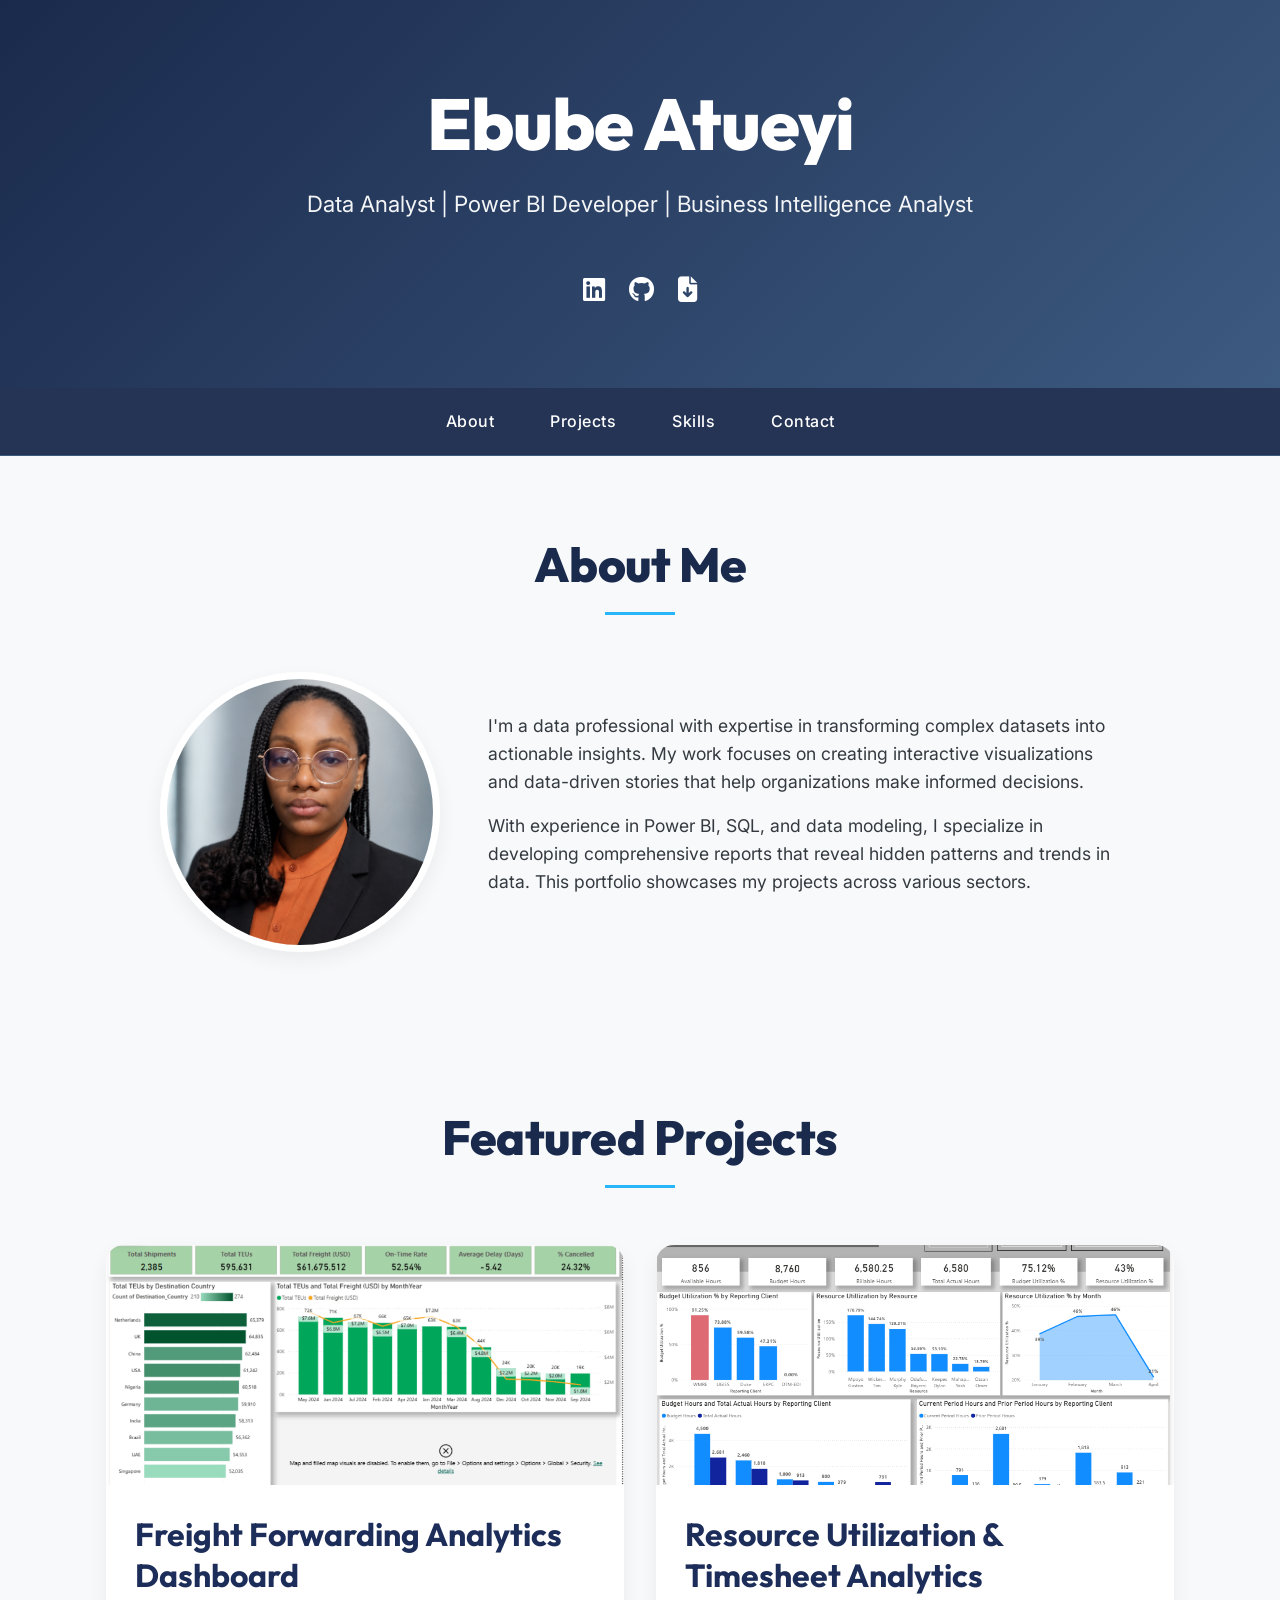
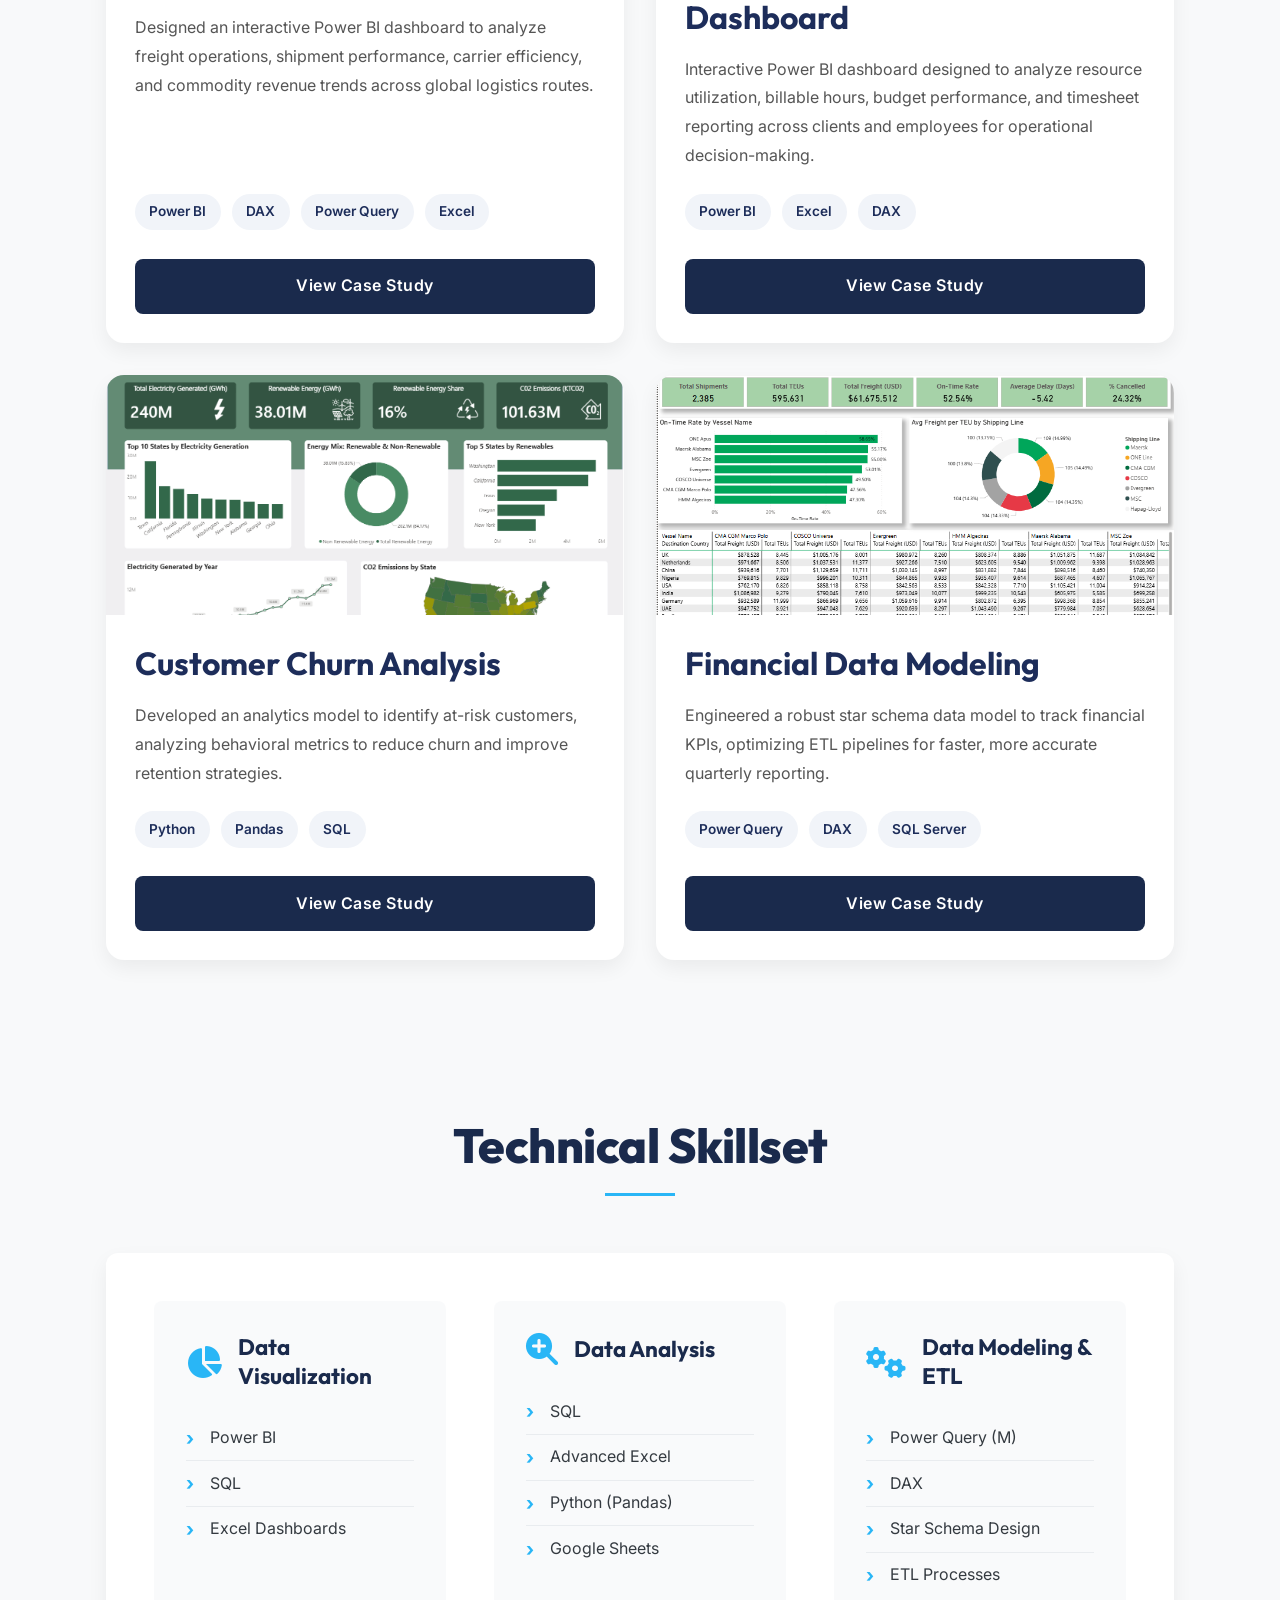
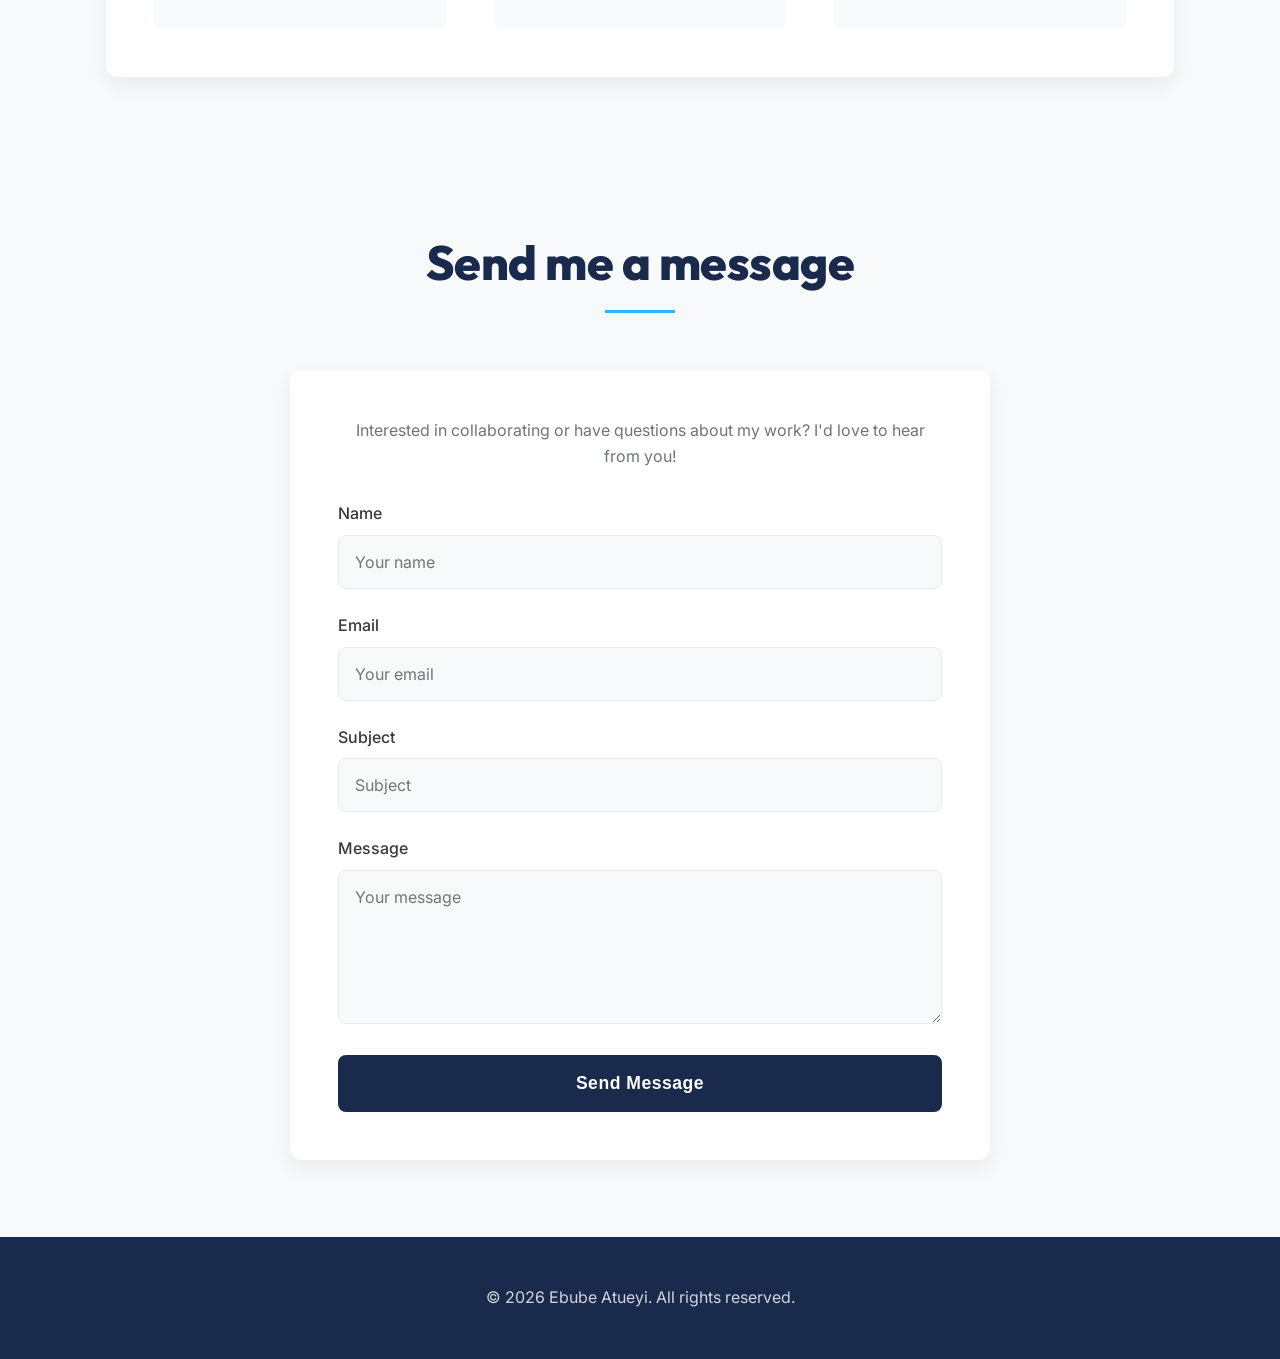
==== index.html @ 16be788d "Change alt text for timesheet dashboard image Updated alt text for project image to reflect correct " ====
<!DOCTYPE html>
<html lang="en">

<head>
    <meta charset="UTF-8">
    <meta name="viewport" content="width=device-width, initial-scale=1.0">

    <!--💡UPDATE: Change the title to your name-->
    <title>Ebube Atueyi | Data Analysis Portfolio</title>

    <!--💡UPDATE: Add your favicon here. You can generate one at realfavicongenerator.net-->
    <link rel="icon" type="image/png" href="/favicon-32x32.png">
    <link rel="apple-touch-icon" href="/favicon-32x32.png">

    <!-- Google Fonts for Elegant Typography -->
    <link rel="preconnect" href="https://fonts.googleapis.com">
    <link rel="preconnect" href="https://fonts.gstatic.com" crossorigin>
    <link
        href="https://fonts.googleapis.com/css2?family=Inter:wght@300;400;500;600&family=Outfit:wght@500;600;700;800&display=swap"
        rel="stylesheet">

    <!-- Font Awesome for Icons -->
    <link rel="stylesheet" href="https://cdnjs.cloudflare.com/ajax/libs/font-awesome/6.4.2/css/all.min.css">

    <!-- Your Stylesheet -->
    <link rel="stylesheet" href="assets/css/style.css">
</head>

<body>

    <!-- HEADER SECTION -->
    <header>
        <div class="container">
            <!--💡UPDATE: Change to your name and title-->
            <h1>Ebube Atueyi</h1>
            <p>Data Analyst | Power BI Developer | Business Intelligence Analyst</p>
            <div class="social-links">
                <!--💡UPDATE: Add your social media links and CV file-->
                <a href="www.linkedin.com/in/ebube-atueyi-4a487623a" target="_blank" title="LinkedIn"><i
                        class="fab fa-linkedin"></i></a>
                <a href="https://github.com/Atueyi" target="_blank" title="GitHub"><i class="fab fa-github"></i></a>
                <a href="assets/Ebube Atueyi Resume.pdf" download title="Download CV"><i
                        class="fas fa-file-arrow-down"></i></a>
            </div>
        </div>
    </header>

    <!-- NAVIGATION -->
    <nav>
        <div class="container">
            <ul>
                <li><a href="#about">About</a></li>
                <li><a href="#projects">Projects</a></li>
                <li><a href="#skills">Skills</a></li>
                <li><a href="#contact">Contact</a></li>
            </ul>
        </div>
    </nav>

    <!-- ABOUT SECTION -->
    <section id="about" class="section">
        <div class="container">
            <h2>About Me</h2>
            <div class="about-content">
                <!--💡UPDATE: Change the image to your own profile photo in assets/images/-->
                <img src="assets/images/1002223525.png" alt="Your Name" class="profile-photo">
                <div class="about-text">
                    <!--💡UPDATE: Write your own 'About Me' text here-->
                    <p> I'm a data professional with expertise in transforming complex datasets into actionable
                        insights. My work focuses on creating interactive visualizations and data-driven stories that
                        help organizations make informed decisions.</p>
                    <p>With experience in Power BI, SQL, and data modeling, I specialize in developing comprehensive
                        reports that reveal hidden patterns and trends in data. This portfolio showcases my projects
                        across various sectors.</p>
                </div>
            </div>
        </div>
    </section>

    <!-- PROJECTS SECTION -->
    <section id="projects" class="section">
        <div class="container">
            <h2>Featured Projects</h2>

            <div class="projects-grid">

                <!-- PROJECT 1 -->
                <div class="project-card">

                    <!-- Project Screenshot -->
                    <div class="project-image">
                        <img src="assets/images/executive_overview.png" alt="Freight Dashboard Preview">
                    </div>

                    <!-- Project Content -->
                    <div class="project-card-content">

                        <h3>Freight Forwarding Analytics Dashboard</h3>

                        <p class="project-detail">
                            Designed an interactive Power BI dashboard to analyze freight operations,
                            shipment performance, carrier efficiency, and commodity revenue trends
                            across global logistics routes.
                        </p>

                        <!-- Tech Stack -->
                        <div class="tech-stack">
                            <span>Power BI</span>
                            <span>DAX</span>
                            <span>Power Query</span>
                            <span>Excel</span>
                        </div>

                        <!-- Buttons -->
                        <div class="project-buttons">
                            <a href="case-study/case-study.html" class="btn">View Case Study</a>
                        </div>
                    </div>
                </div>

                <!-- PROJECT 2 -->
                <div class="project-card">

                    <div class="project-image">
                        <img src="assets/images/Resource_Dashboard.png" alt="Timesheet dashboard preview">
                    </div>

                    <div class="project-card-content">
                        <h3>Resource Utilization & Timesheet Analytics Dashboard</h3>

                        <p class="project-detail">
                            Interactive Power BI dashboard designed to analyze resource utilization,
    billable hours, budget performance, and timesheet reporting across clients
    and employees for operational decision-making.
                        </p>

                        <div class="tech-stack">
                            <span>Power BI</span>
                            <span>Excel</span>
                            <span>DAX</span>
                        </div>

                  <!-- Buttons -->
                        <div class="project-buttons">
                            <a href="case-study/timesheet-case-study.html" class="btn">View Case Study</a>
                        </div>
                    </div>
                </div>

                <!-- PROJECT 3 -->
                <div class="project-card">
                    <div class="project-image">
                        <img src="assets/images/US-Elec.png" alt="US-Elec preview">
                    </div>
                    <div class="project-card-content">
                        <h3>Customer Churn Analysis</h3>
                        <p class="project-detail">
                            Developed an analytics model to identify at-risk customers, analyzing behavioral metrics to
                            reduce churn and improve retention strategies.
                        </p>
                        <div class="tech-stack">
                            <span>Python</span>
                            <span>Pandas</span>
                            <span>SQL</span>
                        </div>
                        <div class="project-buttons">
                            <a href="case-study/case-study.html" class="btn">View Case Study</a>
                        </div>
                    </div>
                </div>

                <!-- PROJECT 4 -->
                <div class="project-card">
                    <div class="project-image">
                        <img src="assets/images/vessel_performance.png" alt="vessel performance preview">
                    </div>
                    <div class="project-card-content">
                        <h3>Financial Data Modeling</h3>
                        <p class="project-detail">
                            Engineered a robust star schema data model to track financial KPIs, optimizing ETL pipelines
                            for faster, more accurate quarterly reporting.
                        </p>
                        <div class="tech-stack">
                            <span>Power Query</span>
                            <span>DAX</span>
                            <span>SQL Server</span>
                        </div>
                        <div class="project-buttons">
                            <a href="case-study/case-study.html" class="btn">View Case Study</a>
                        </div>
                    </div>
                </div>

            </div>
        </div>
    </section>
    <!-- SKILLS SECTION -->
    <section id="skills" class="section">
        <div class="container">
            <h2>Technical Skillset</h2>
            <div class="skills-table">

                <!--💡UPDATE: Customize your skills in each category-->
                <!-- Column 1: Data Visualization -->
                <div class="skill-column">
                    <div class="skill-header">
                        <i class="fas fa-chart-pie"></i>
                        <h3>Data Visualization</h3>
                    </div>
                    <ul class="skill-list">
                        <li>Power BI</li>
                        <li>SQL</li>
                        <li>Excel Dashboards</li>
                    </ul>
                </div>

                <!-- Column 2: Data Analysis -->
                <div class="skill-column">
                    <div class="skill-header">
                        <i class="fas fa-search-plus"></i>
                        <h3>Data Analysis</h3>
                    </div>
                    <ul class="skill-list">
                        <li>SQL</li>
                        <li>Advanced Excel</li>
                        <li>Python (Pandas)</li>
                        <li>Google Sheets</li>
                    </ul>
                </div>

                <!-- Column 3: Data Modeling & ETL -->
                <div class="skill-column">
                    <div class="skill-header">
                        <i class="fas fa-cogs"></i>
                        <h3>Data Modeling & ETL</h3>
                    </div>
                    <ul class="skill-list">
                        <li>Power Query (M)</li>
                        <li>DAX</li>
                        <li>Star Schema Design</li>
                        <li>ETL Processes</li>
                    </ul>
                </div>

            </div>
        </div>
    </section>

    <!-- CONTACT FORM SECTION -->
    <section id="contact" class="section">
        <div class="container">
            <h2>Send me a message</h2>

            <!--💡UPDATE: Go to formsubmit.co and replace the email with your own-->
            <form action="https://formsubmit.co/ebubeatueyi@gmail.com" method="POST" class="contact-form">
                <p> Interested in collaborating or have questions about my work? I'd love to hear from you!</p>

                <!-- Form Fields -->
                <div class="form-group">
                    <label for="name">Name</label>
                    <input type="text" name="name" id="name" placeholder="Your name" required>
                </div>
                <div class="form-group">
                    <label for="email">Email</label>
                    <input type="email" name="email" id="email" placeholder="Your email" required>
                </div>
                <div class="form-group">
                    <label for="subject">Subject</label>
                    <input type="text" name="subject" id="subject" placeholder="Subject" required>
                </div>
                <div class="form-group">
                    <label for="message">Message</label>
                    <textarea name="message" id="message" rows="6" placeholder="Your message" required></textarea>
                </div>

                <!-- Submit Button -->
                <button type="submit" class="btn">Send Message</button>

            </form>
        </div>
    </section>

    <!-- FOOTER -->
    <footer>
        <div class="container">
            <!--💡UPDATE: Change the year and your name-->
            <p>
                &copy;
                <script>
                    document.write(new Date().getFullYear());
                </script>
                Ebube Atueyi. All rights reserved.
            </p>
        </div>
    </footer>

    <script src="assets/js/main.js"></script>

</body>

</html>
---- assets/css/style.css ----
/* =========================================
   1. VARIABLES & TOKENS
========================================= */
:root {
	/* Color Palette */
	--primary-color: #1a2a4c;
	--secondary-color: #3d5a80;
	--accent-color: #29b6f6;
	--accent-light: rgba(41, 182, 246, 0.15);
	--accent-dark: #0288d1;

	/* Neutral Colors */
	--bg-main: #f8f9fa;
	--bg-card: #ffffff;
	--bg-alt: rgba(248, 249, 250, 0.8);
	--text-main: #343a40;
	--text-muted: #6c757d;
	--text-light: #ffffff;
	--border-light: #e9ecef;

	/* Typography */
	--font-heading: "Outfit", sans-serif;
	--font-body: "Inter", sans-serif;

	/* Layout & Spacing */
	--max-width: 1100px;
	--spacing-sm: clamp(0.5rem, 1.5vw, 1rem);
	--spacing-md: clamp(1rem, 2.5vw, 2rem);
	--spacing-lg: clamp(2rem, 4vw, 3rem);
	--spacing-xl: clamp(3rem, 6vw, 6rem);
	
	/* Radii & Shadows */
	--radius-sm: 8px;
	--radius-md: 12px;
	--radius-lg: 18px;
	--radius-full: 50%;
	
	--shadow-sm: 0 4px 12px rgba(0, 0, 0, 0.05);
	--shadow-md: 0 8px 20px rgba(0, 0, 0, 0.06);
	--shadow-hover: 0 12px 28px rgba(0, 0, 0, 0.12);
	
	/* Transitions */
	--transition-fast: 0.2s ease;
	--transition-normal: 0.3s ease;
}

/* =========================================
   2. BASE & RESET
========================================= */
*, *::before, *::after {
	margin: 0;
	padding: 0;
	box-sizing: border-box;
}

html {
	scroll-behavior: smooth;
	font-size: 16px;
}

body {
	font-family: var(--font-body);
	font-weight: 400;
	line-height: 1.6;
	background-color: var(--bg-main);
	color: var(--text-main);
	-webkit-font-smoothing: antialiased;
}

.container {
	width: 90%;
	max-width: var(--max-width);
	margin: 0 auto;
	padding: 0 var(--spacing-sm);
}

a {
	text-decoration: none;
	color: var(--accent-color);
	transition: all var(--transition-normal);
}

a:hover {
	opacity: 0.8;
}

img {
	max-width: 100%;
	height: auto;
	display: block;
}

ul {
	list-style: none;
}

/* =========================================
   3. TYPOGRAPHY
========================================= */
h1, h2, h3, h4, h5, h6 {
	font-family: var(--font-heading);
	color: var(--primary-color);
	line-height: 1.3;
}

.section h2 {
	text-align: center;
	font-size: clamp(2.2rem, 5vw, 3rem);
	font-weight: 800;
	margin-bottom: var(--spacing-xl);
	position: relative;
	letter-spacing: -0.5px;
}

.section h2::after {
	content: "";
	position: absolute;
	bottom: -20px;
	left: 50%;
	transform: translateX(-50%);
	width: 70px;
	height: 3px;
	background: var(--accent-color);
}

/* =========================================
   4. BUTTONS
========================================= */
.btn {
	display: inline-flex;
	align-items: center;
	justify-content: center;
	background: var(--primary-color);
	color: var(--text-light);
	padding: 0.8rem 1.5rem;
	border-radius: var(--radius-sm);
	font-weight: 600;
	text-align: center;
	transition: all var(--transition-normal);
	letter-spacing: 0.5px;
	border: 2px solid transparent;
	cursor: pointer;
}

.btn:hover {
	background: var(--accent-color);
	color: var(--text-light);
	transform: translateY(-2px);
}

.btn-secondary {
	background: transparent;
	color: var(--primary-color);
	border-color: var(--primary-color);
}

.btn-secondary:hover {
	background: var(--primary-color);
	color: var(--text-light);
}

/* =========================================
   5. LAYOUT & COMPONENTS
========================================= */

/* Header / Hero */
header {
	background: linear-gradient(135deg, var(--primary-color), var(--secondary-color));
	color: var(--text-light);
	padding: var(--spacing-xl) 0;
	text-align: center;
}

header h1 {
	color: var(--text-light);
	font-size: clamp(2.5rem, 6vw, 4.5rem);
	font-weight: 800;
	margin-bottom: var(--spacing-sm);
	letter-spacing: -1px;
}

header p {
	font-size: clamp(1.1rem, 2.5vw, 1.4rem);
	font-weight: 400;
	opacity: 0.95;
	margin-bottom: var(--spacing-lg);
}

.social-links {
	display: flex;
	justify-content: center;
	gap: 1.5rem;
}

.social-links a {
	color: var(--text-light);
	font-size: 1.6rem;
}

.social-links a:hover {
	color: var(--accent-color);
	transform: translateY(-3px);
}

/* Navigation */
nav {
	background-color: rgba(26, 42, 76, 0.95);
	backdrop-filter: blur(5px);
	position: sticky;
	top: 0;
	z-index: 1000;
	border-bottom: 1px solid var(--secondary-color);
}

nav ul {
	display: flex;
	justify-content: center;
	flex-wrap: wrap;
	padding: 0.5rem 0;
	gap: 0.5rem;
}

nav ul li a {
	color: var(--text-light);
	font-weight: 500;
	padding: 0.8rem 1.5rem;
	font-size: 1rem;
	letter-spacing: 0.5px;
	position: relative;
	display: inline-block;
}

nav ul li a::after {
	content: "";
	position: absolute;
	bottom: 5px;
	left: 50%;
	transform: translateX(-50%);
	width: 0;
	height: 2px;
	background-color: var(--accent-color);
	transition: width var(--transition-normal);
}

nav ul li a:hover::after {
	width: 50%;
}

/* Navigation inside Case Study */
.nav-case-study {
	display: flex;
	padding: 1rem 0;
}
.back-link {
	color: var(--text-light);
	font-weight: 500;
	display: inline-flex;
	align-items: center;
	gap: 0.5rem;
}
.back-link:hover {
	color: var(--accent-color);
}

/* Sections Base */
.section {
	padding: var(--spacing-xl) 0;
}

/* About Section */
.about-content {
	display: flex;
	flex-direction: column;
	align-items: center;
	gap: var(--spacing-lg);
	max-width: 960px;
	margin: 0 auto;
	text-align: center;
}

@media (min-width: 768px) {
	.about-content {
		flex-direction: row;
		text-align: left;
	}
}

.profile-photo {
	width: clamp(200px, 30vw, 280px);
	height: clamp(200px, 30vw, 280px);
	border-radius: var(--radius-full);
	object-fit: cover;
	border: 7px solid var(--bg-card);
	box-shadow: var(--shadow-md);
	flex-shrink: 0;
}

.about-text p {
	font-size: 1.1rem;
	margin-bottom: 1rem;
}

/* Projects Section */
.projects-grid {
	display: grid;
	/* grid-template-columns: repeat(auto-fit, minmax(min(100%, 320px), 1fr));
	 */
	 	grid-template-columns: repeat(auto-fit, minmax(340px, 1fr));

	gap: var(--spacing-lg);
}

.project-card {
	background: var(--bg-card);
	border-radius: var(--radius-lg);
	overflow: hidden;
	box-shadow: var(--shadow-md);
	transition: all var(--transition-normal);
	display: flex;
	flex-direction: column;
	height: 100%;
}

.project-card:hover {
	transform: translateY(-6px);
	box-shadow: var(--shadow-hover);
}

.project-image {
	width: 100%;
	aspect-ratio: 16 / 9;
	overflow: hidden;
}

.project-image img {
	width: 100%;
	height: 100%;
	object-fit: cover;
	transition: transform 0.4s ease;
}

.project-card:hover .project-image img {
	transform: scale(1.05);
}

.project-card-content {
	padding: var(--spacing-md);
	display: flex;
	flex-direction: column;
	flex-grow: 1;
}

.project-card-content h3 {
	font-size: clamp(1.4rem, 2.5vw, 1.8rem);
	margin-bottom: 0.8rem;
}

.project-detail {
	color: var(--text-muted);
	margin-bottom: 1.5rem;
	flex-grow: 1;
}

.tech-stack {
	display: flex;
	flex-wrap: wrap;
	gap: 0.5rem;
	margin-bottom: 1.5rem;
}

.tech-stack span {
	background: var(--accent-light);
	color: var(--accent-dark);
	padding: 0.4rem 0.8rem;
	border-radius: 30px;
	font-size: 0.85rem;
	font-weight: 600;
}

.project-buttons {
	display: grid;
	grid-template-columns: 1fr;
	gap: 1rem;
	margin-top: auto;
}

/* Skills Section */
.skills-table {
	display: grid;
	grid-template-columns: repeat(auto-fit, minmax(min(100%, 250px), 1fr));
	gap: var(--spacing-lg);
	background-color: var(--bg-card);
	padding: var(--spacing-lg);
	border-radius: var(--radius-md);
	box-shadow: var(--shadow-md);
}

.skill-column {
	padding: var(--spacing-md);
	background: var(--bg-alt);
	border-radius: var(--radius-sm);
	transition: transform var(--transition-normal);
}

.skill-column:hover {
	transform: translateY(-3px);
}

.skill-header {
	display: flex;
	align-items: center;
	margin-bottom: 1.5rem;
	gap: 1rem;
}

.skill-header i {
	font-size: 2rem;
	color: var(--accent-color);
}

.skill-header h3 {
	font-size: 1.4rem;
}

.skill-list li {
	padding: 0.6rem 0 0.6rem 1.5rem;
	color: var(--text-main);
	border-bottom: 1px solid var(--border-light);
	position: relative;
}

.skill-list li::before {
	content: "›";
	position: absolute;
	left: 0;
	top: 50%;
	transform: translateY(-50%);
	color: var(--accent-color);
	font-weight: 700;
	font-size: 1.2rem;
}

.skill-list li:last-child {
	border-bottom: none;
}

/* Contact Section */
.contact-form {
	max-width: 700px;
	margin: 0 auto;
	background: var(--bg-card);
	padding: var(--spacing-lg);
	border-radius: var(--radius-md);
	box-shadow: var(--shadow-md);
}

@media (max-width: 768px) {
	.contact-form {
		padding: var(--spacing-md) 0;
		background: none;
		box-shadow: none;
	}
}

.contact-form p {
	text-align: center;
	margin-bottom: var(--spacing-md);
	color: var(--text-muted);
}

.form-group {
	margin-bottom: 1.5rem;
}

.contact-form label {
	display: block;
	margin-bottom: 0.5rem;
	font-weight: 500;
	color: var(--text-main);
}

.contact-form input,
.contact-form textarea {
	width: 100%;
	padding: 1rem;
	border: 1px solid var(--border-light);
	border-radius: var(--radius-sm);
	font-family: var(--font-body);
	font-size: 1rem;
	background-color: var(--bg-main);
	transition: all var(--transition-normal);
}

.contact-form input:focus,
.contact-form textarea:focus {
	outline: none;
	border-color: var(--accent-color);
	background-color: var(--bg-card);
	box-shadow: 0 0 0 3px var(--accent-light);
}

.contact-form .btn {
	width: 100%;
	padding: 1rem;
	font-size: 1.1rem;
}

/* =========================================
   6. CASE STUDY TEMPLATE STYLES
========================================= */

.case-study-hero {
	background: linear-gradient(135deg, var(--primary-color), var(--secondary-color));
	padding: var(--spacing-xl) 0 var(--spacing-lg);
	text-align: center;
	color: var(--text-light);
}

.hero-stack {
	justify-content: center;
	margin-bottom: 1.5rem;
}
.hero-stack span {
	background: rgba(255, 255, 255, 0.15);
	color: var(--text-light);
}

.case-study-hero h1 {
	font-size: clamp(2.5rem, 5vw, 4rem);
	color: var(--text-light);
	margin-bottom: 1.5rem;
	max-width: 800px;
	margin-inline: auto;
}

.case-study-hero p {
	font-size: 1.2rem;
	opacity: 0.9;
	max-width: 700px;
	margin-inline: auto;
}

.case-study-main {
	padding: var(--spacing-lg) 0;
}

.case-study-section {
	margin-bottom: var(--spacing-xl);
}

.case-study-section h2 {
	font-family: var(--font-heading);
	font-size: 2.2rem;
	color: var(--primary-color);
	margin-bottom: var(--spacing-lg);
	text-align: center;
}

.image-gallery {
	display: grid;
	grid-template-columns: repeat(auto-fit, minmax(300px, 1fr));
	gap: var(--spacing-md);
}

.gallery-item {
	border-radius: var(--radius-md);
	overflow: hidden;
	box-shadow: var(--shadow-sm);
}
.gallery-item img {
	width: 100%;
	height: 100%;
	object-fit: cover;
	transition: transform 0.3s;
}
.gallery-item:hover img {
	transform: scale(1.02);
}
.gallery-item.large {
	grid-column: 1 / -1;
}

.breakdown-grid {
	display: grid;
	grid-template-columns: repeat(auto-fit, minmax(min(100%, 350px), 1fr));
	gap: var(--spacing-md);
}

.breakdown-card {
	background: var(--bg-card);
	padding: var(--spacing-lg);
	border-radius: var(--radius-md);
	box-shadow: var(--shadow-md);
	border-top: 4px solid var(--accent-color);
}

.breakdown-card h3 {
	font-size: 1.4rem;
	margin-bottom: 1rem;
	display: flex;
	align-items: center;
	gap: 0.8rem;
	color: var(--primary-color);
}
.breakdown-card h3 i {
	color: var(--accent-color);
}
.breakdown-card p {
	color: var(--text-muted);
}

.case-study-footer {
	text-align: center;
	padding: var(--spacing-lg) 0;
	border-top: 1px solid var(--border-light);
}

/* Footer */
footer {
	background: var(--primary-color);
	color: var(--text-light);
	text-align: center;
	padding: var(--spacing-lg) 0;
}

footer p {
	opacity: 0.8;
}



/* =========================================
PROJECTS SECTION
========================================= */

.projects-grid {
    display: grid;
    grid-template-columns: repeat(auto-fit, minmax(380px, 1fr));
    gap: 2rem;
    margin-top: 3rem;
}

/* PROJECT CARD */

.project-card {
    background: #ffffff;
    border-radius: 18px;
    overflow: hidden;
    box-shadow: 0 8px 20px rgba(0,0,0,0.06);
    transition: all 0.3s ease;
    display: flex;
    flex-direction: column;
}

.project-card:hover {
    transform: translateY(-6px);
    box-shadow: 0 12px 28px rgba(0,0,0,0.12);
}

/* PROJECT IMAGE */

.project-image {
    width: 100%;
    height: 240px;
    overflow: hidden;
}

.project-image img {
    width: 100%;
    height: 100%;
    object-fit: cover;
    transition: transform 0.4s ease;
}

.project-card:hover .project-image img {
    transform: scale(1.03);
}

/* PROJECT CONTENT */

.project-card-content {
    padding: 1.8rem;
}

.project-card-content h3 {
    font-size: 2rem;
    line-height: 1.3;
    margin-bottom: 1rem;
    color: #1d2d5a;
}

.project-card-content p {
    font-size: 1rem;
    line-height: 1.8;
    color: #555;
    margin-bottom: 1.5rem;
}

/* TECH STACK TAGS */

.tech-stack {
    display: flex;
    flex-wrap: wrap;
    gap: 0.7rem;
    margin-bottom: 1.8rem;
}

.tech-stack span {
    background: #f1f4f9;
    color: #1d2d5a;
    padding: 0.45rem 0.9rem;
    border-radius: 30px;
    font-size: 0.85rem;
    font-weight: 600;
}

/* BUTTONS */

.project-buttons {
    display: flex;
    gap: 1rem;
}

.project-buttons .btn {
    flex: 1;
    text-align: center;
}

/* SECONDARY BUTTON */

.btn-secondary {
    background: transparent;
    border: 2px solid #1d2d5a;
    color: #1d2d5a;
}

.btn-secondary:hover {
    background: #1d2d5a;
    color: #ffffff;
}

/* MOBILE RESPONSIVENESS */

@media (max-width: 768px) {

    .projects-grid {
        grid-template-columns: 1fr;
    }

    .project-buttons {
        flex-direction: column;
    }

    .project-card-content h3 {
        font-size: 1.6rem;
    }

}
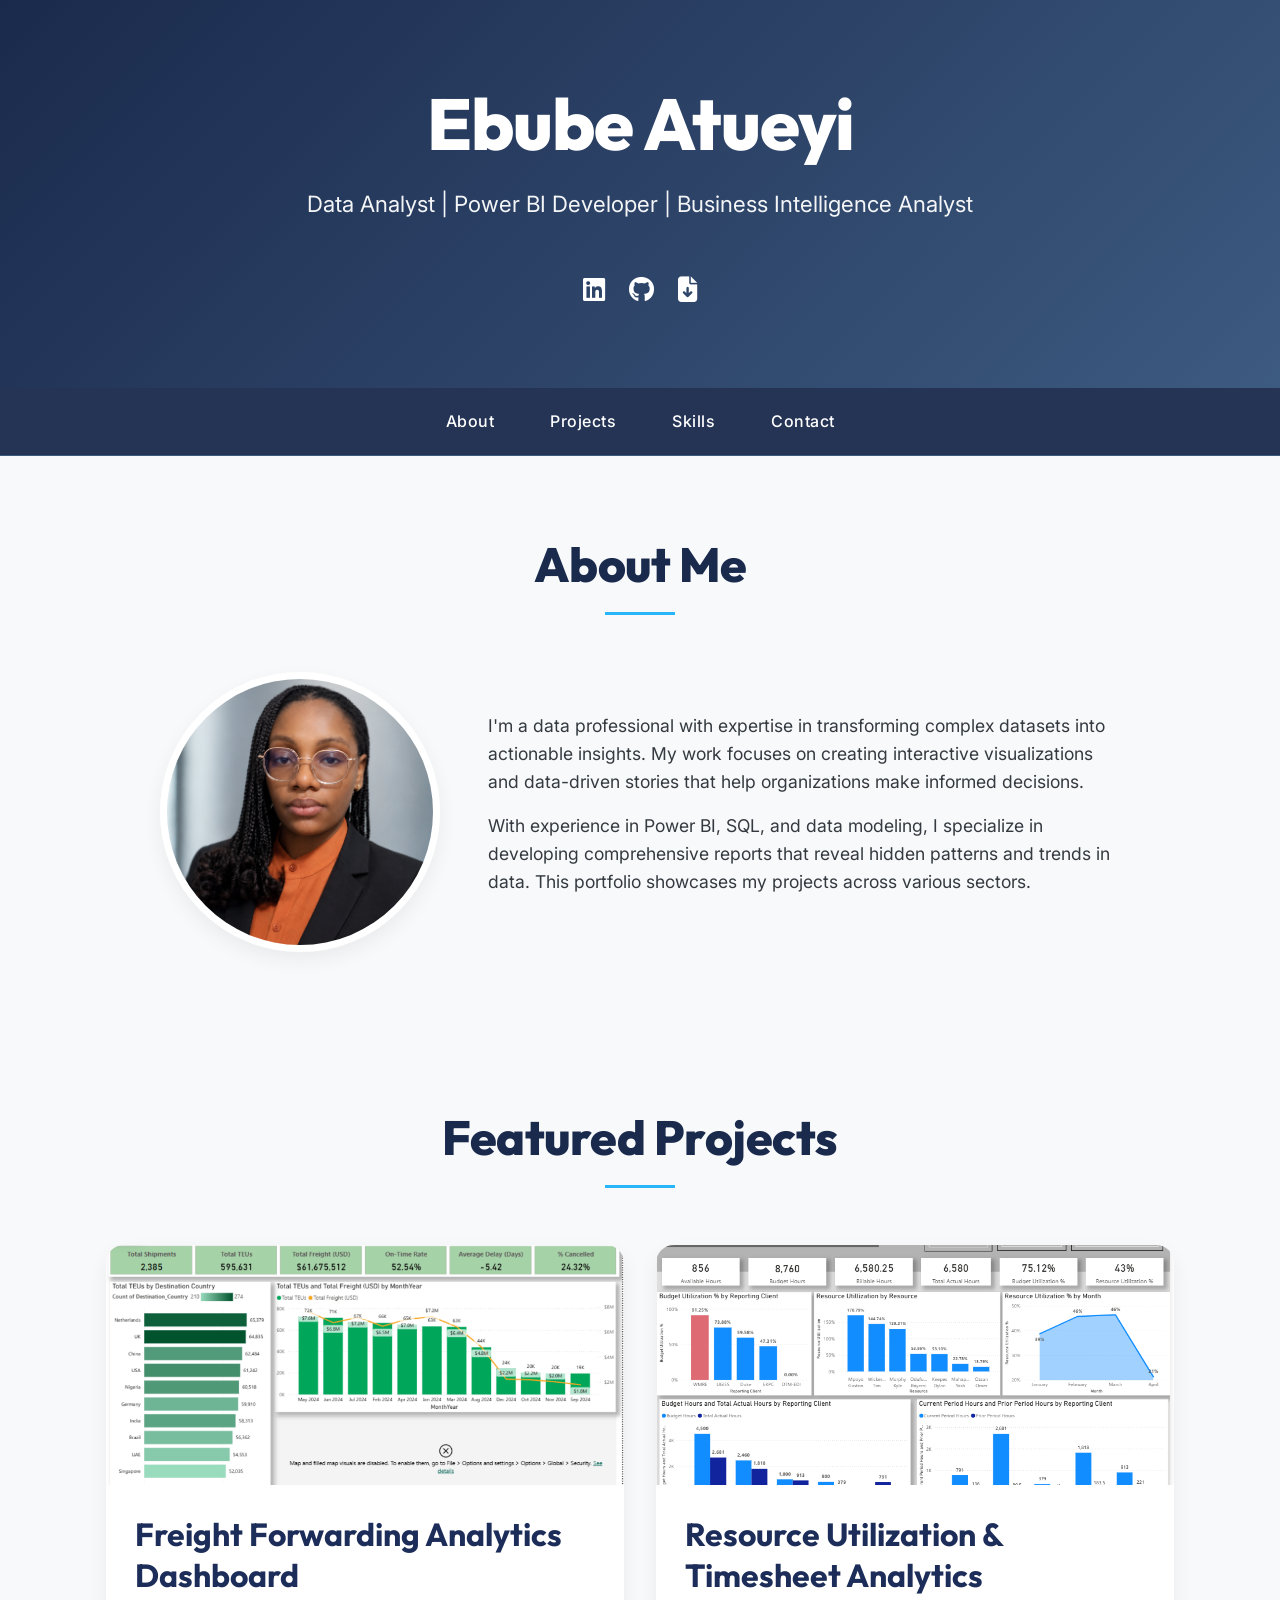
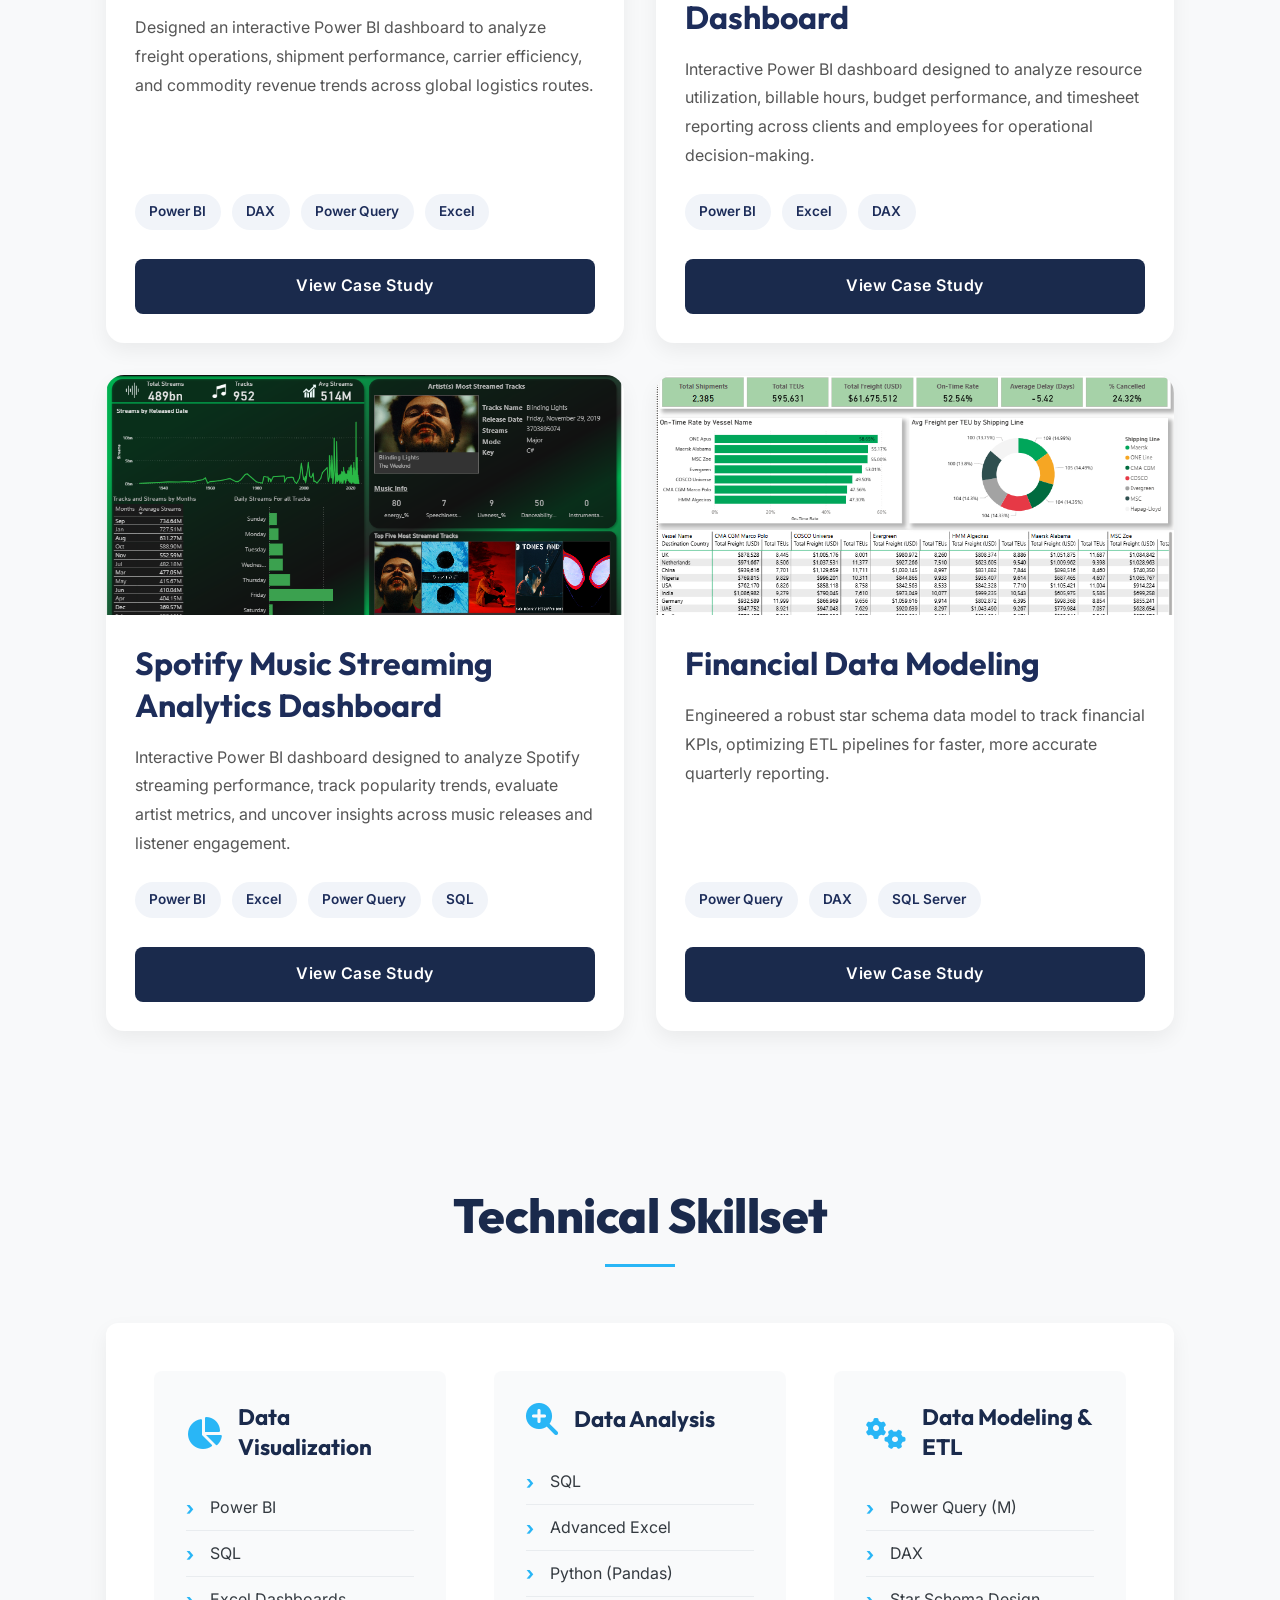
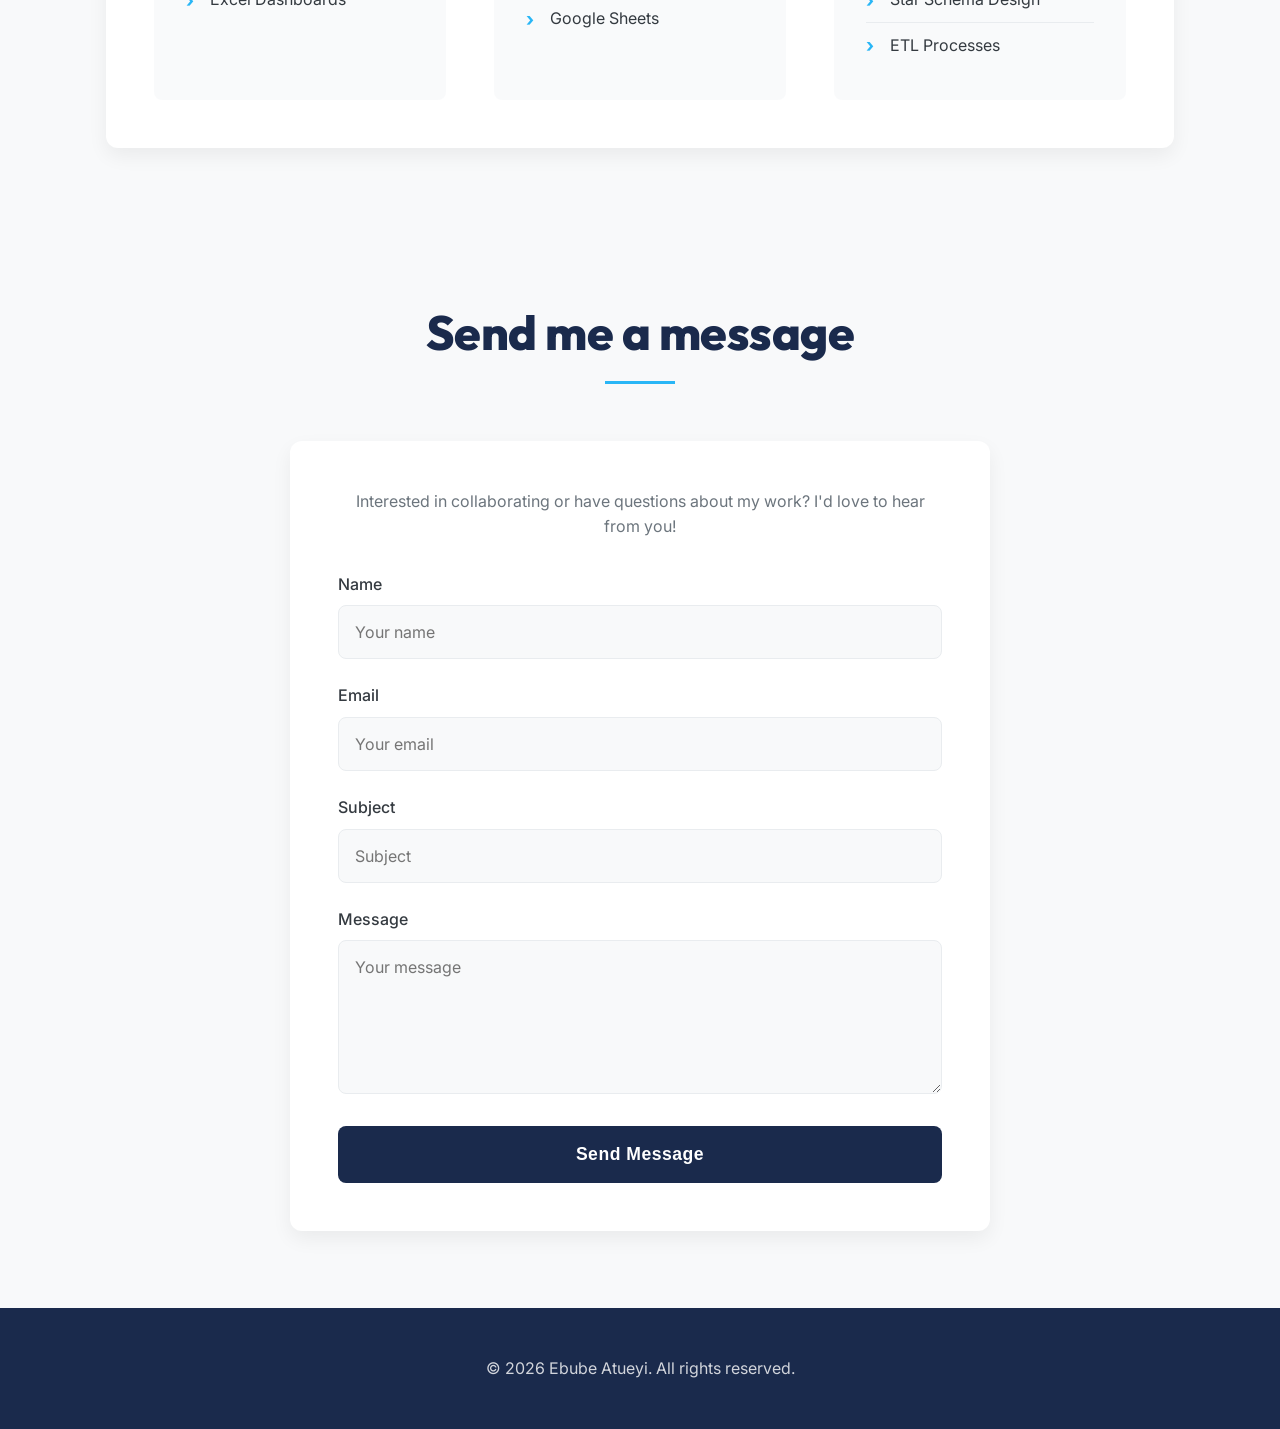
==== commit 16a33003: "Revise project card for Spotify analytics dashboard Updated project details for the Spotify Music St" ====
--- a/index.html
+++ b/index.html
@@ -150,21 +150,22 @@
                 <!-- PROJECT 3 -->
                 <div class="project-card">
                     <div class="project-image">
-                        <img src="assets/images/US-Elec.png" alt="US-Elec preview">
+                        <img src="assets/images/spotify_analysis.png" alt="spotify dashboard preview">
                     </div>
                     <div class="project-card-content">
-                        <h3>Customer Churn Analysis</h3>
+                        <h3>Spotify Music Streaming Analytics Dashboard</h3>
                         <p class="project-detail">
-                            Developed an analytics model to identify at-risk customers, analyzing behavioral metrics to
-                            reduce churn and improve retention strategies.
+                            Interactive Power BI dashboard designed to analyze Spotify streaming performance, track popularity 
+                            trends, evaluate artist metrics, and uncover insights across music releases and listener engagement.
                         </p>
                         <div class="tech-stack">
-                            <span>Python</span>
-                            <span>Pandas</span>
+                            <span>Power BI</span>
+                            <span>Excel</span>
+                            <span>Power Query</span>
                             <span>SQL</span>
                         </div>
                         <div class="project-buttons">
-                            <a href="case-study/case-study.html" class="btn">View Case Study</a>
+                            <a href="case-study/spotify-case-study.html" class="btn">View Case Study</a>
                         </div>
                     </div>
                 </div>
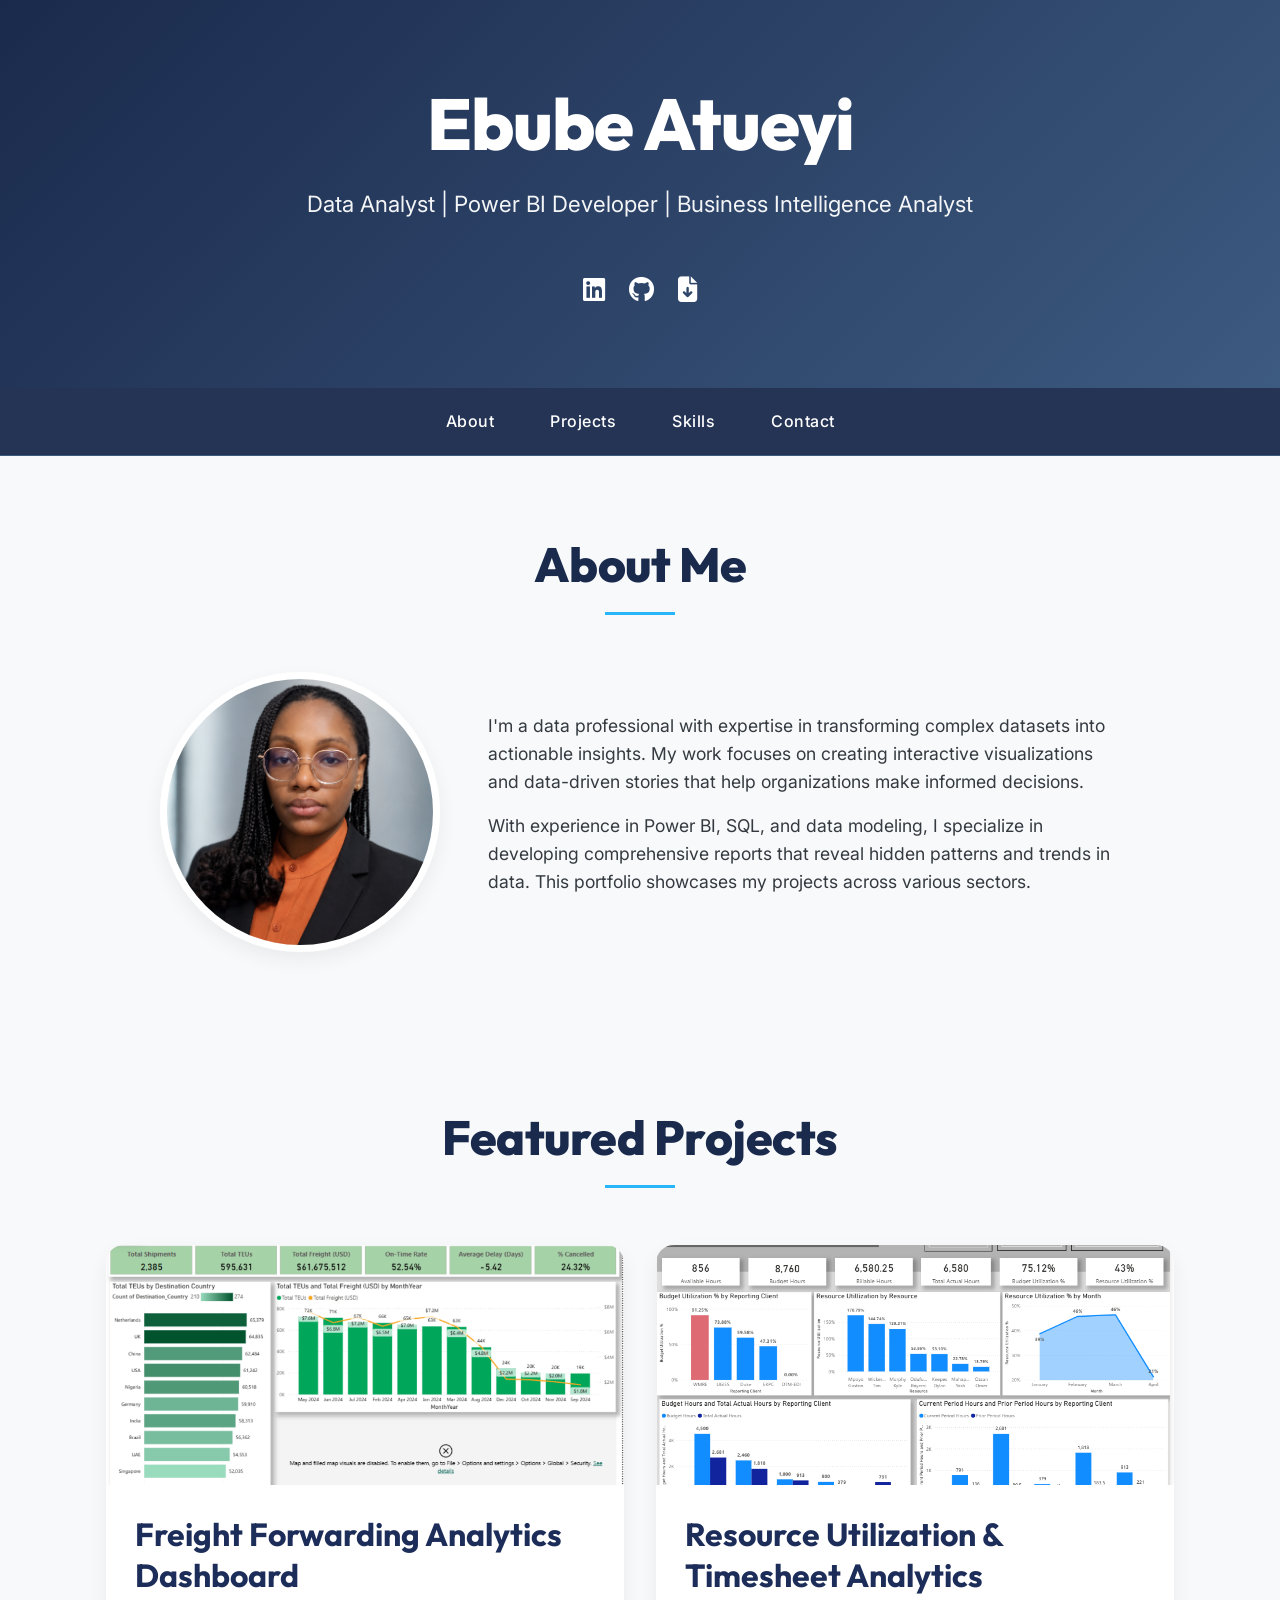
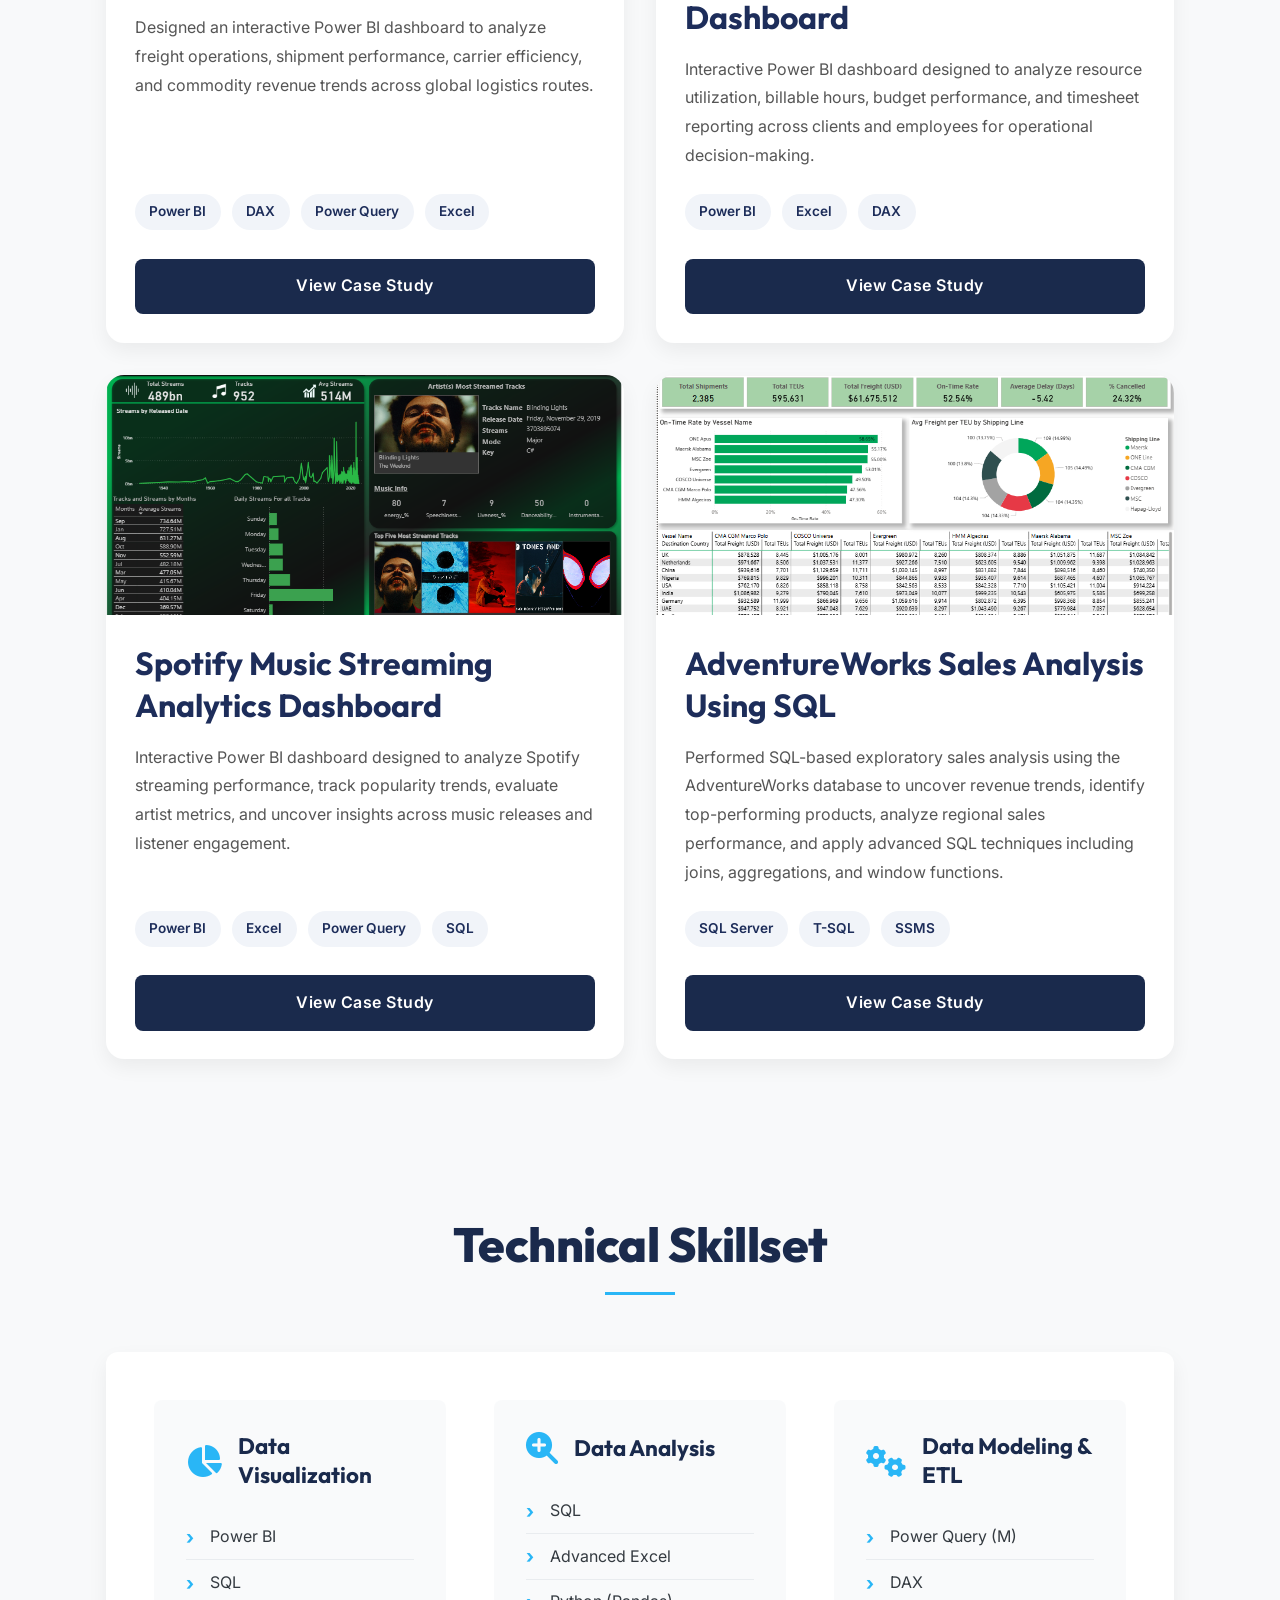
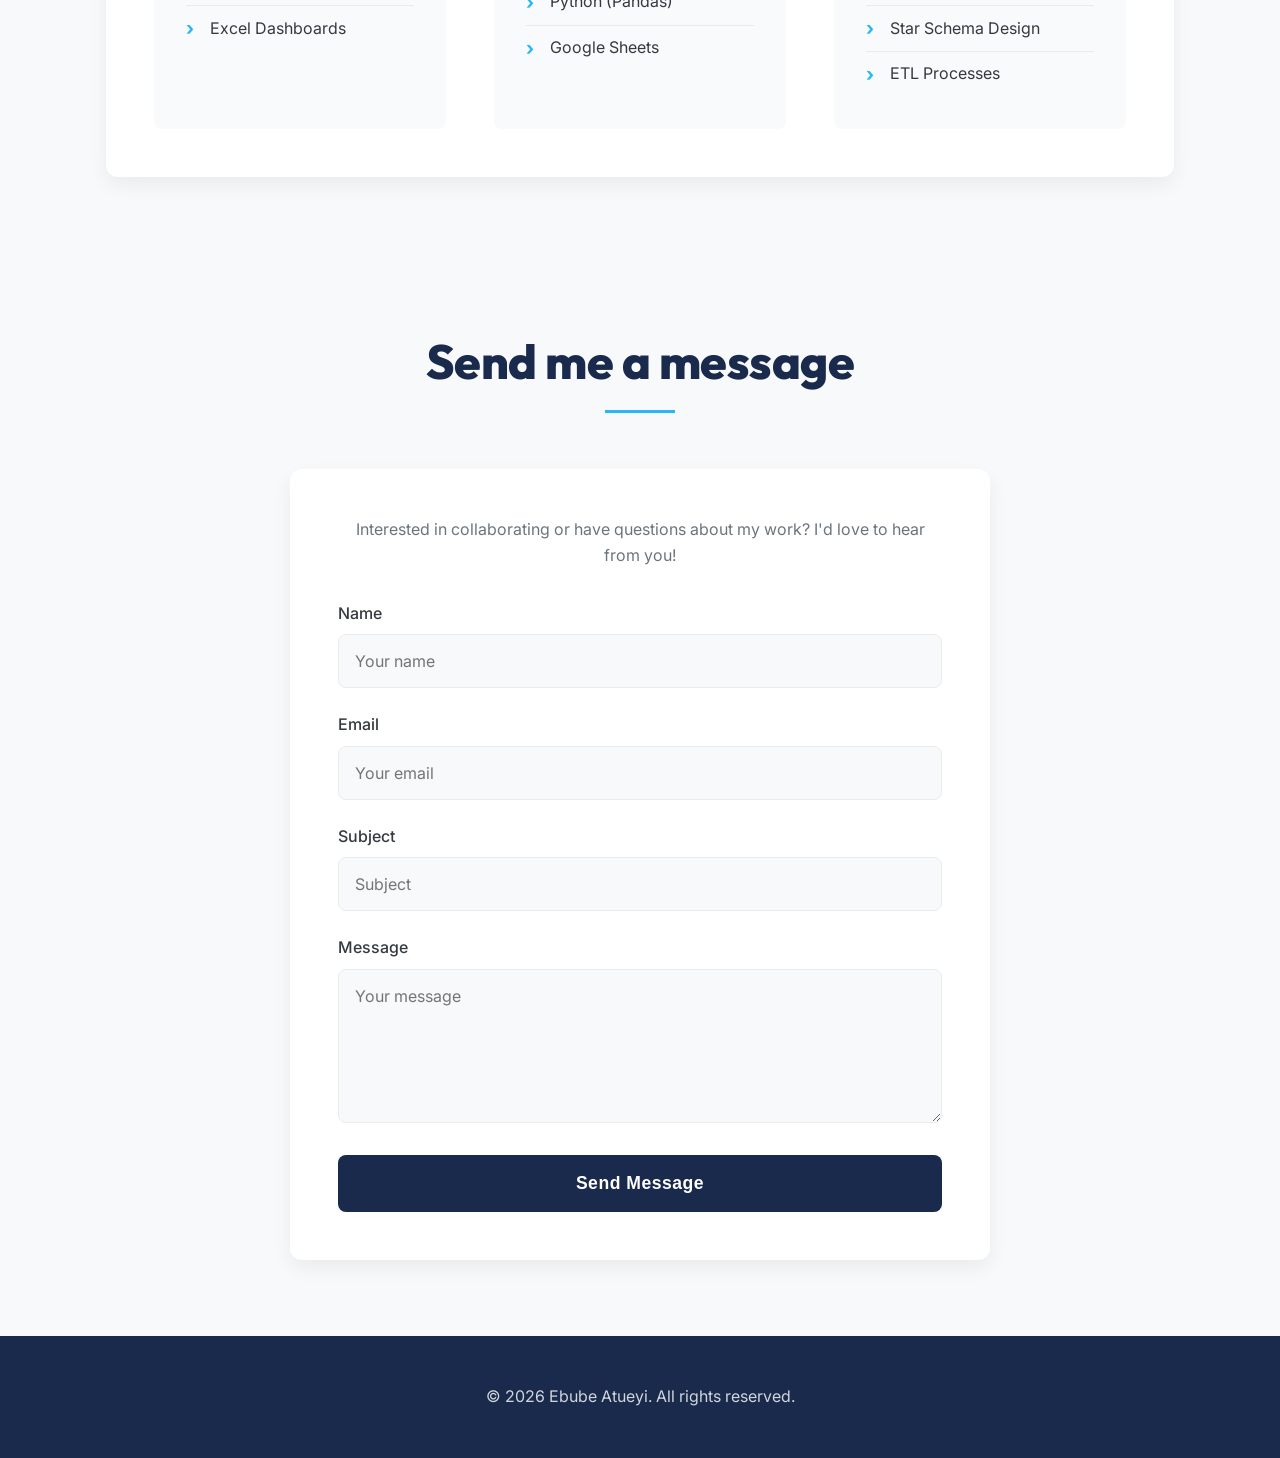
==== commit 73a372ee: "Revise project title and details for sales analysis Updated project description and title for clarit" ====
--- a/index.html
+++ b/index.html
@@ -176,15 +176,16 @@
                         <img src="assets/images/vessel_performance.png" alt="vessel performance preview">
                     </div>
                     <div class="project-card-content">
-                        <h3>Financial Data Modeling</h3>
+                        <h3>AdventureWorks Sales Analysis Using SQL</h3>
                         <p class="project-detail">
-                            Engineered a robust star schema data model to track financial KPIs, optimizing ETL pipelines
-                            for faster, more accurate quarterly reporting.
+                            Performed SQL-based exploratory sales analysis using the AdventureWorks database to uncover revenue trends, 
+                            identify top-performing products, analyze regional sales performance, 
+                            and apply advanced SQL techniques including joins, aggregations, and window functions.
                         </p>
                         <div class="tech-stack">
-                            <span>Power Query</span>
-                            <span>DAX</span>
                             <span>SQL Server</span>
+                            <span>T-SQL</span>
+                            <span>SSMS</span>
                         </div>
                         <div class="project-buttons">
                             <a href="case-study/case-study.html" class="btn">View Case Study</a>
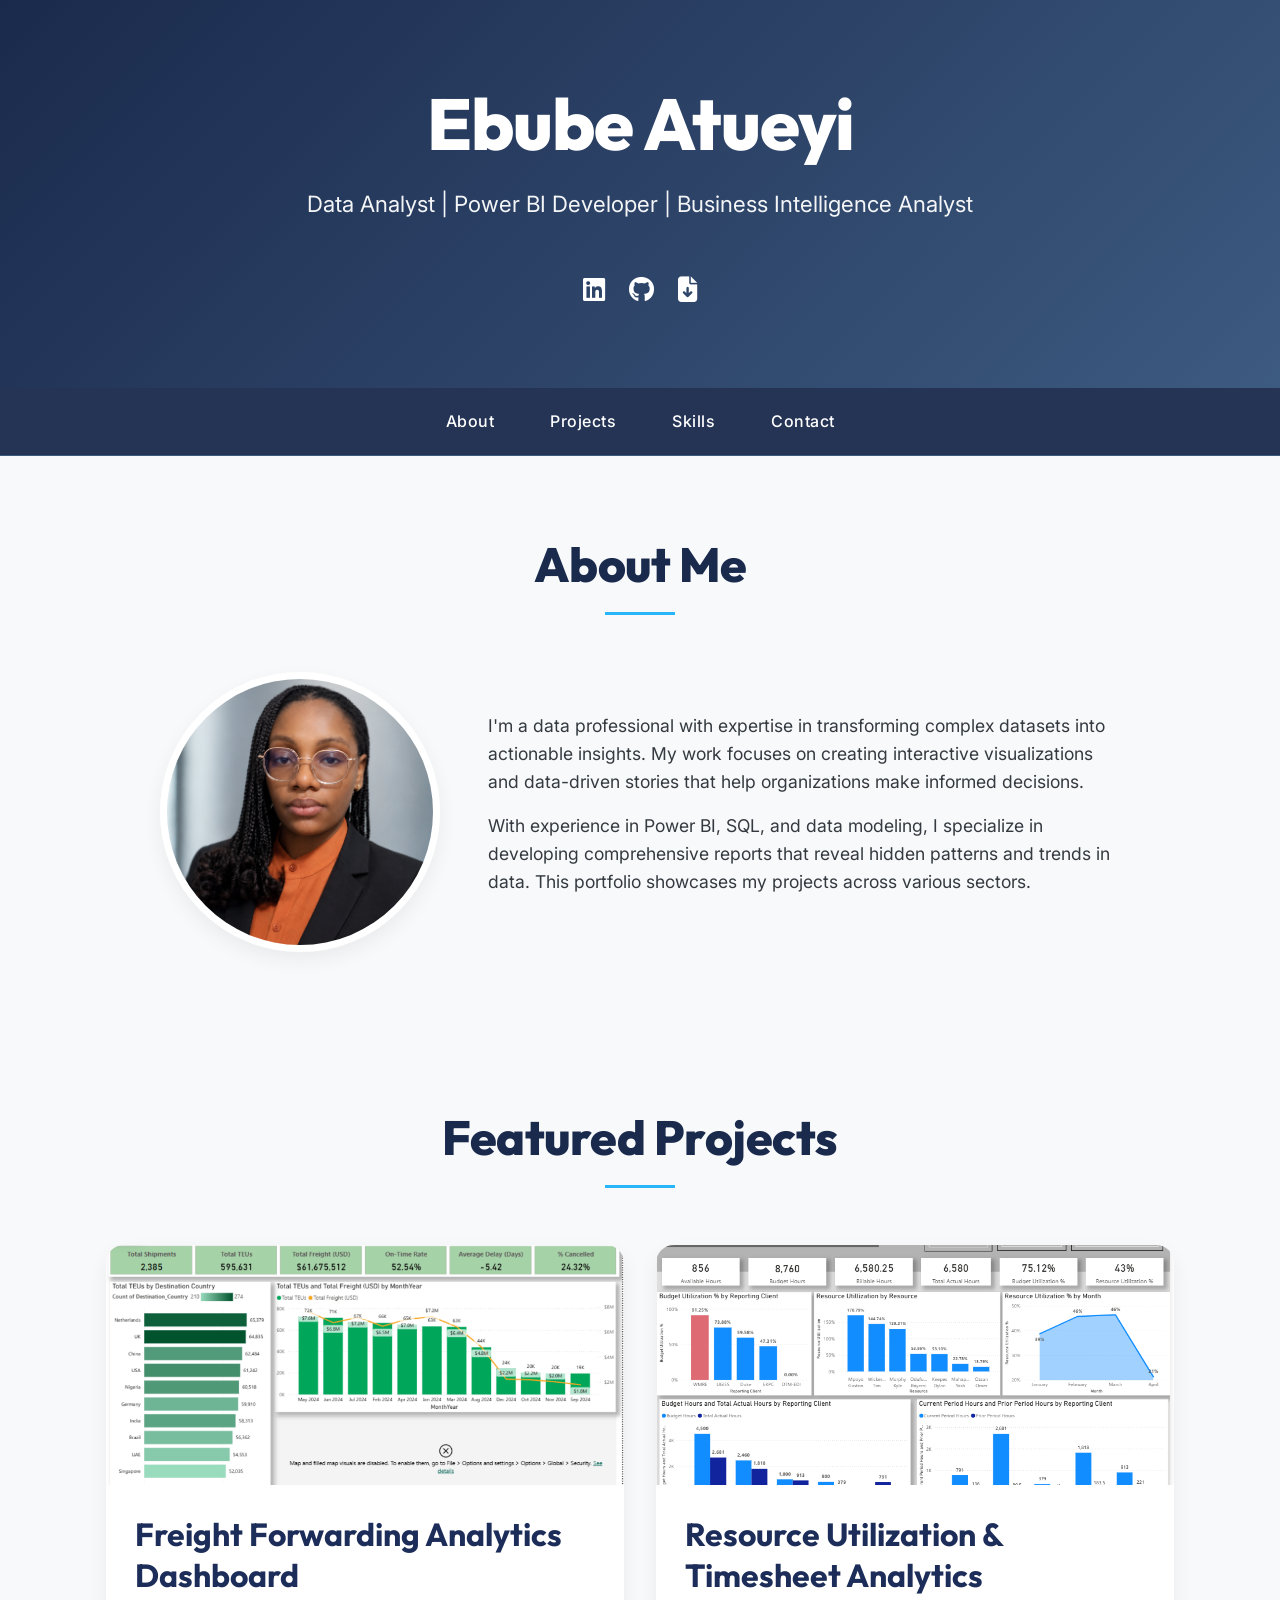
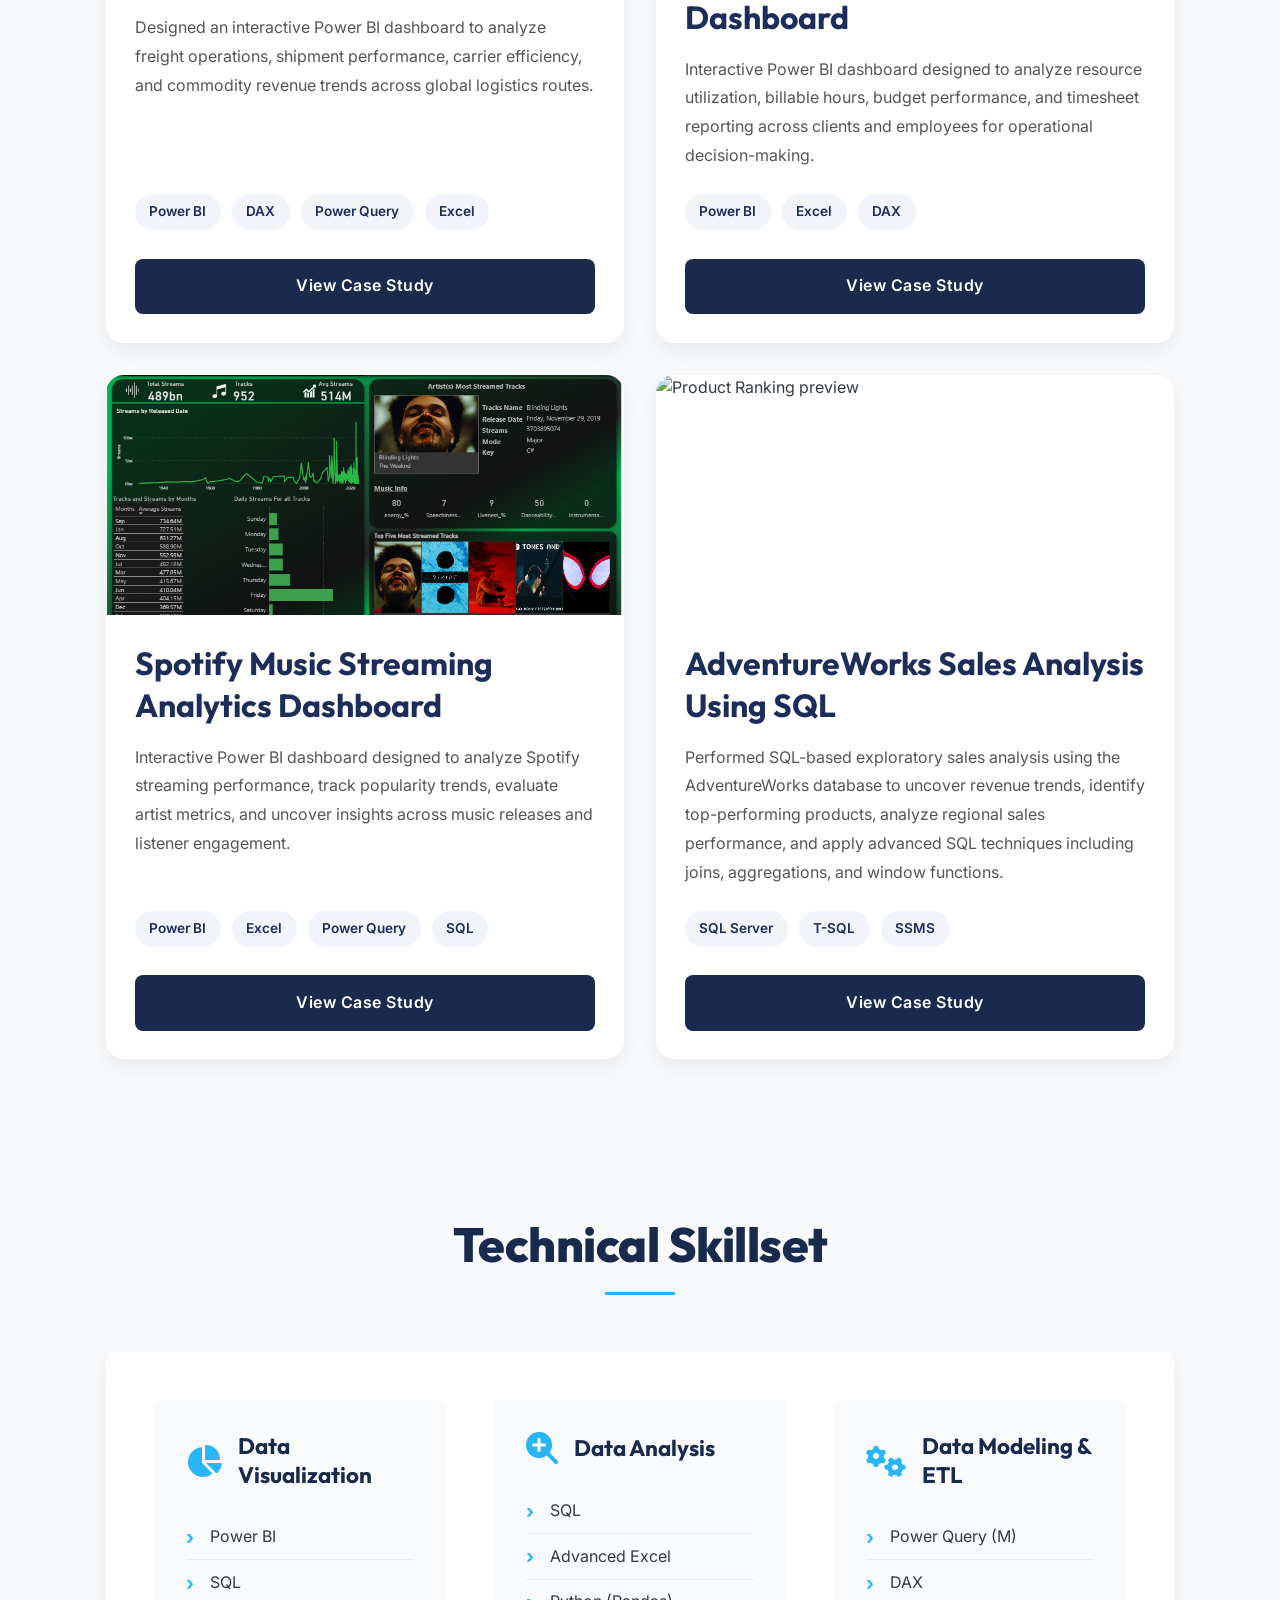
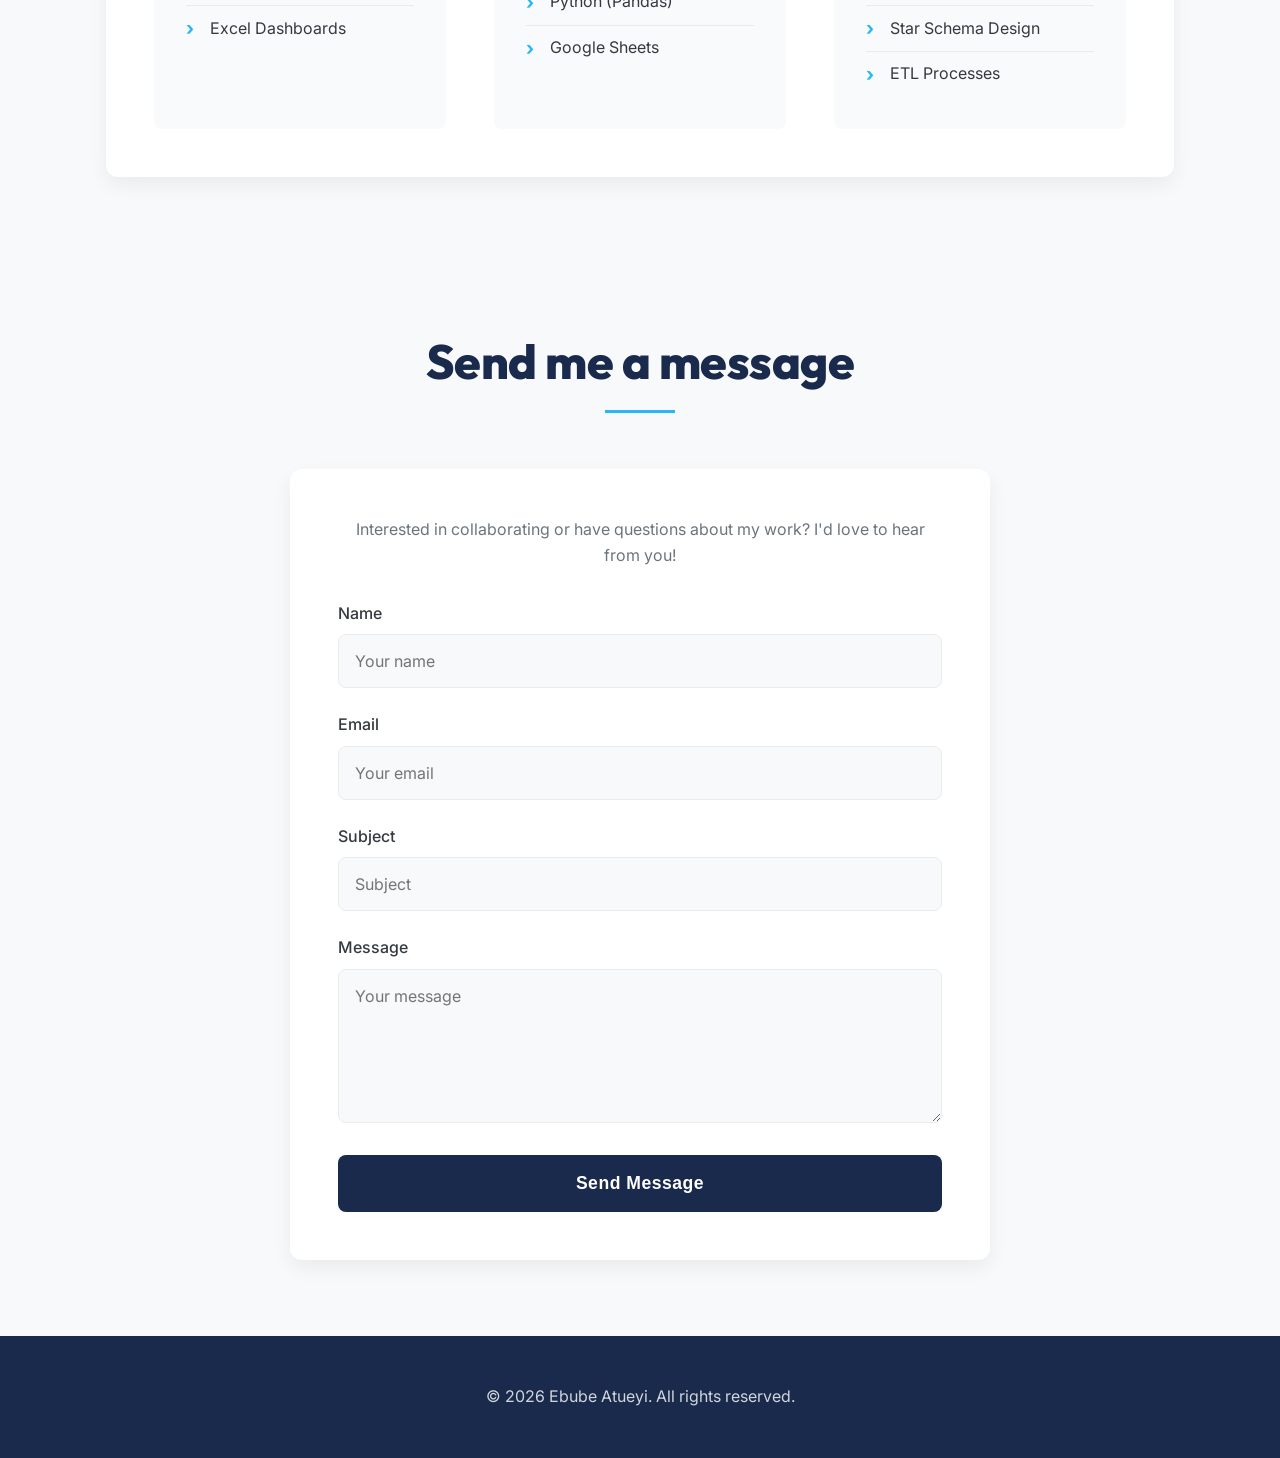
==== commit 25bf0620: "Update project image in index.html" ====
--- a/index.html
+++ b/index.html
@@ -173,7 +173,7 @@
                 <!-- PROJECT 4 -->
                 <div class="project-card">
                     <div class="project-image">
-                        <img src="assets/images/vessel_performance.png" alt="vessel performance preview">
+                        <img src="assets/images/Product_Ranking.png" alt="Product Ranking preview">
                     </div>
                     <div class="project-card-content">
                         <h3>AdventureWorks Sales Analysis Using SQL</h3>
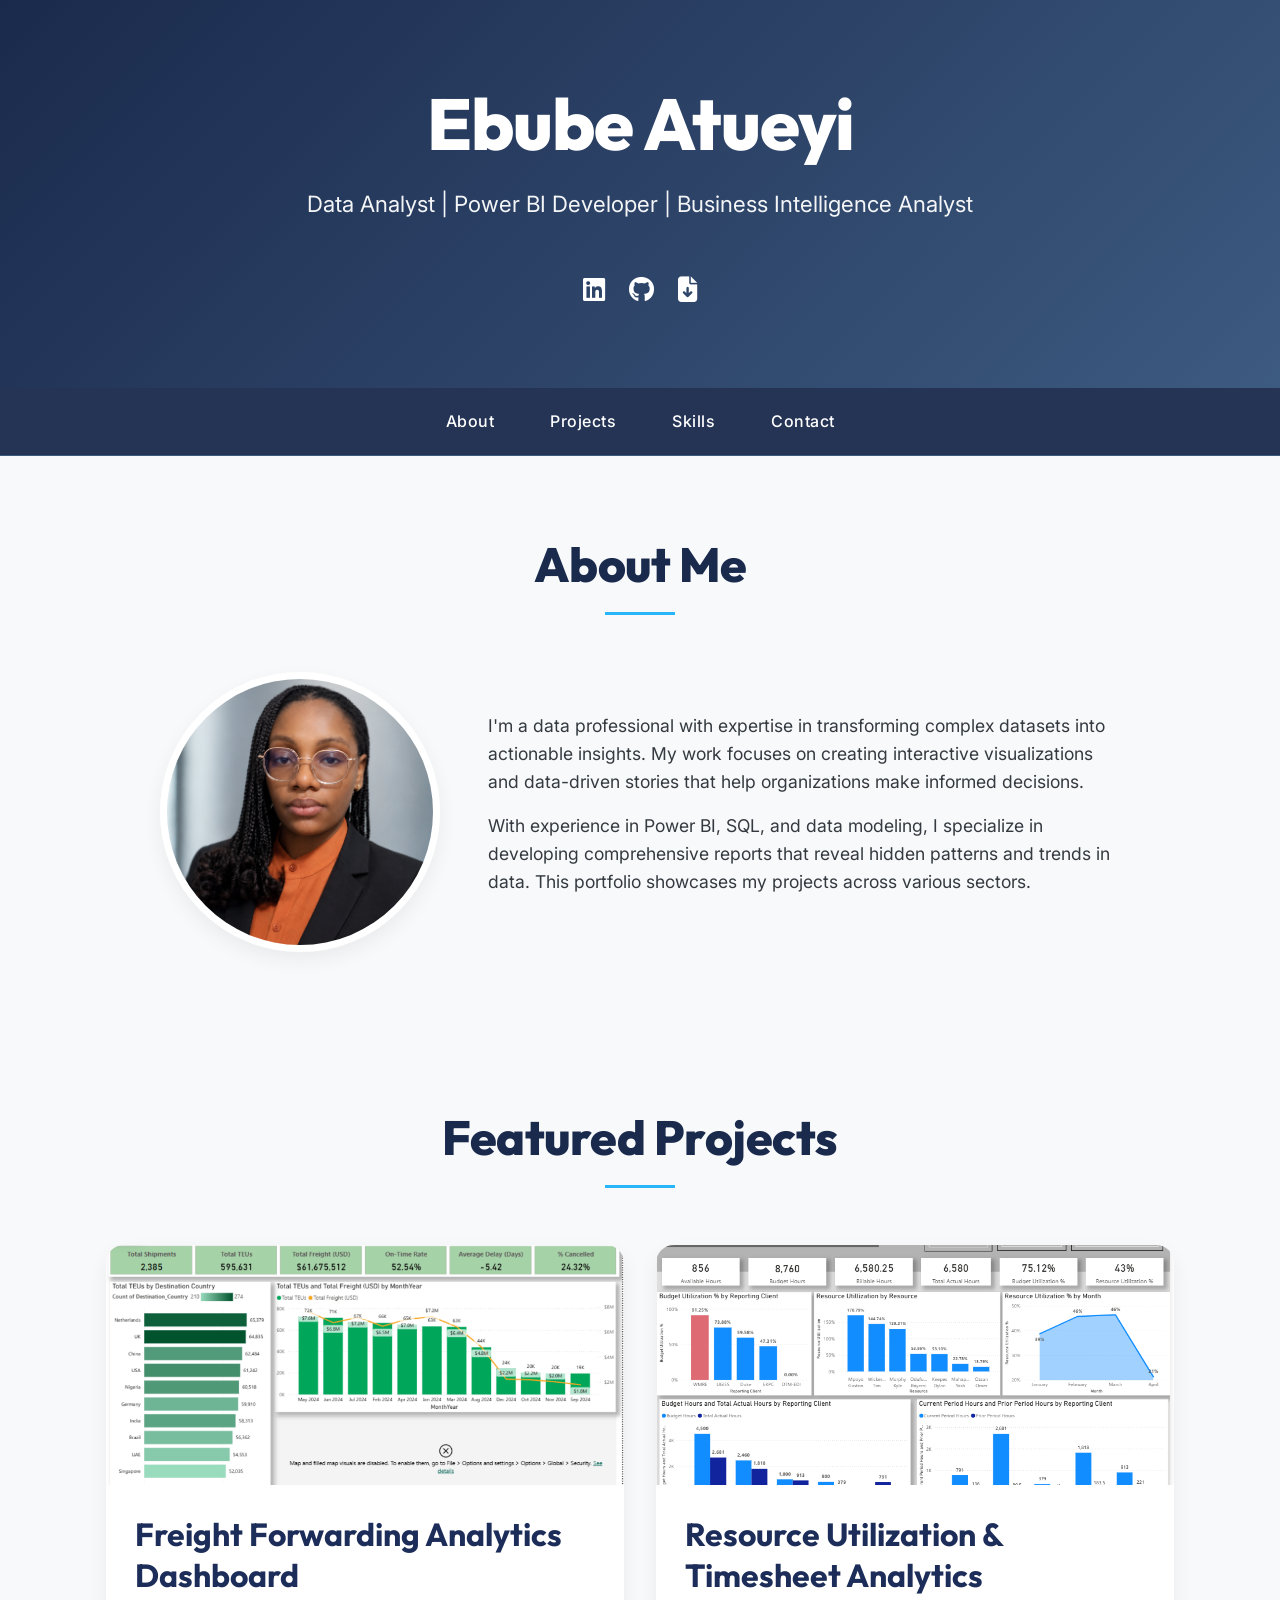
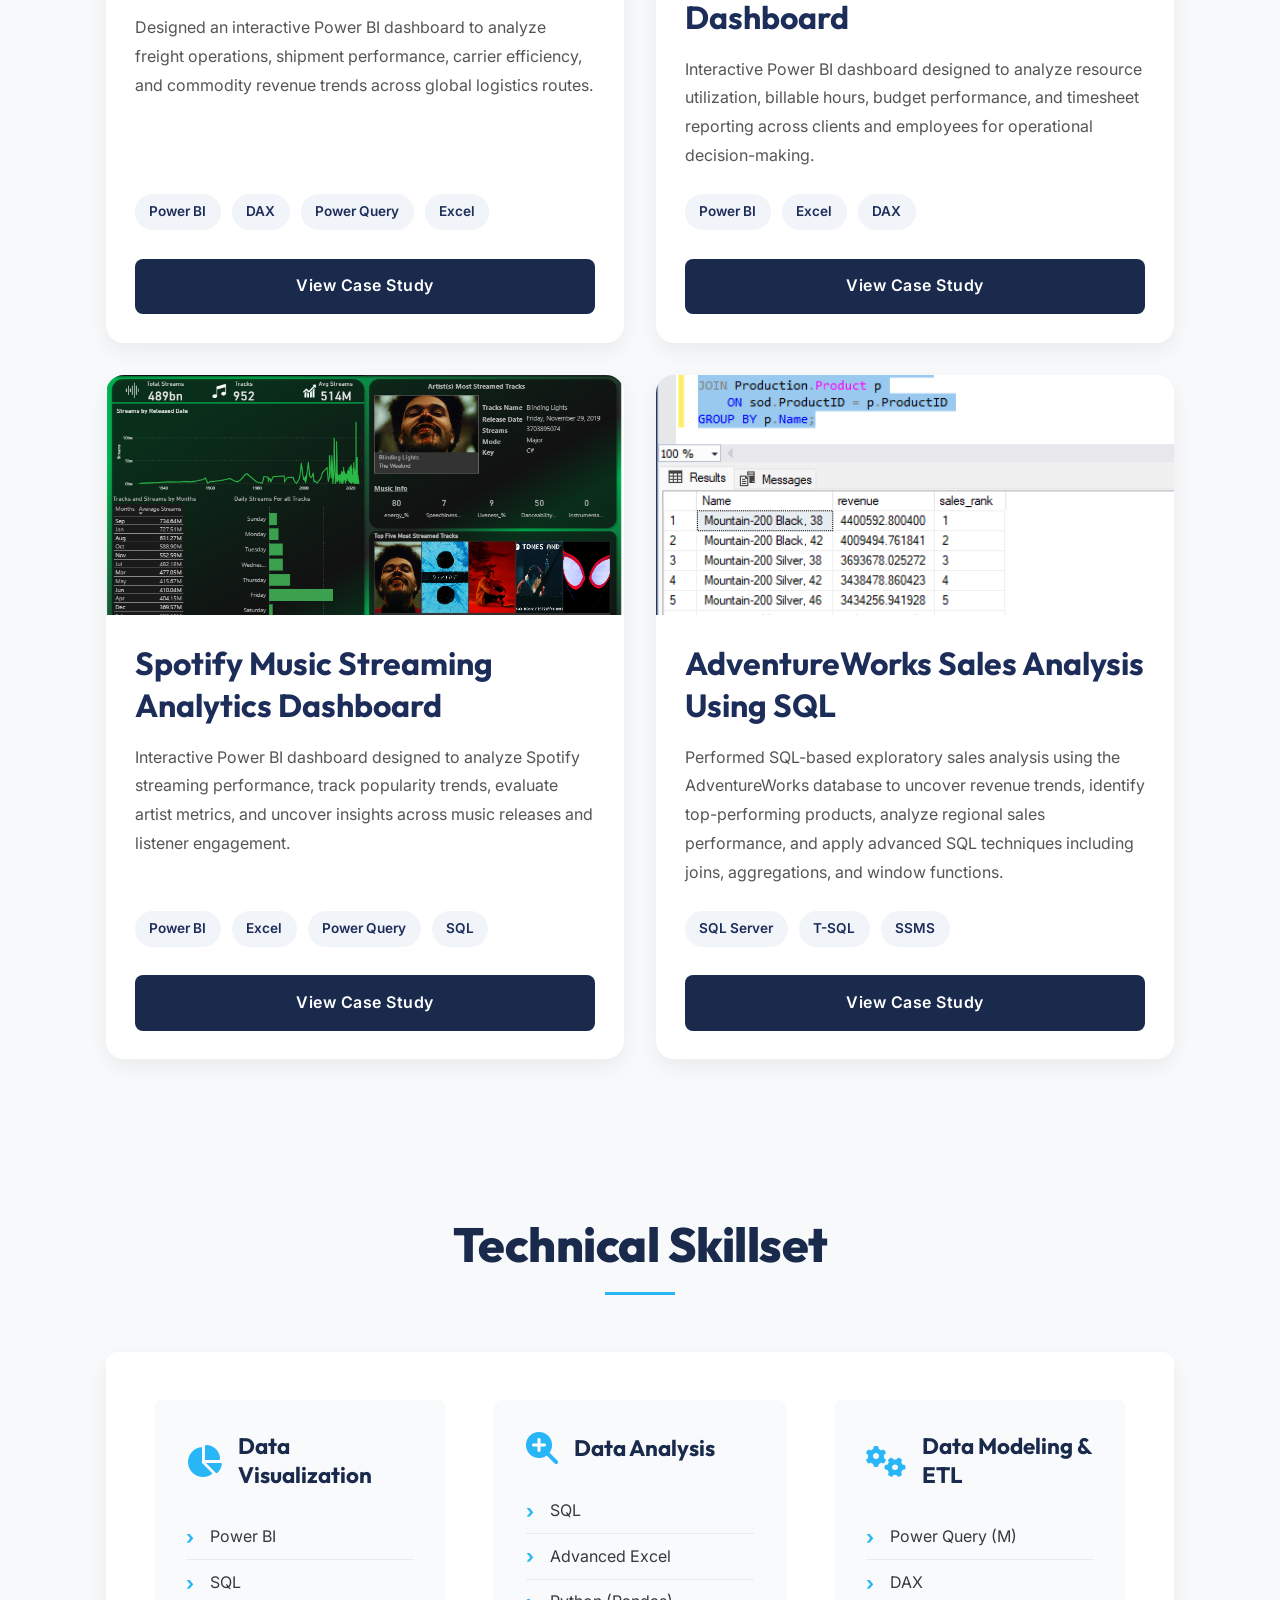
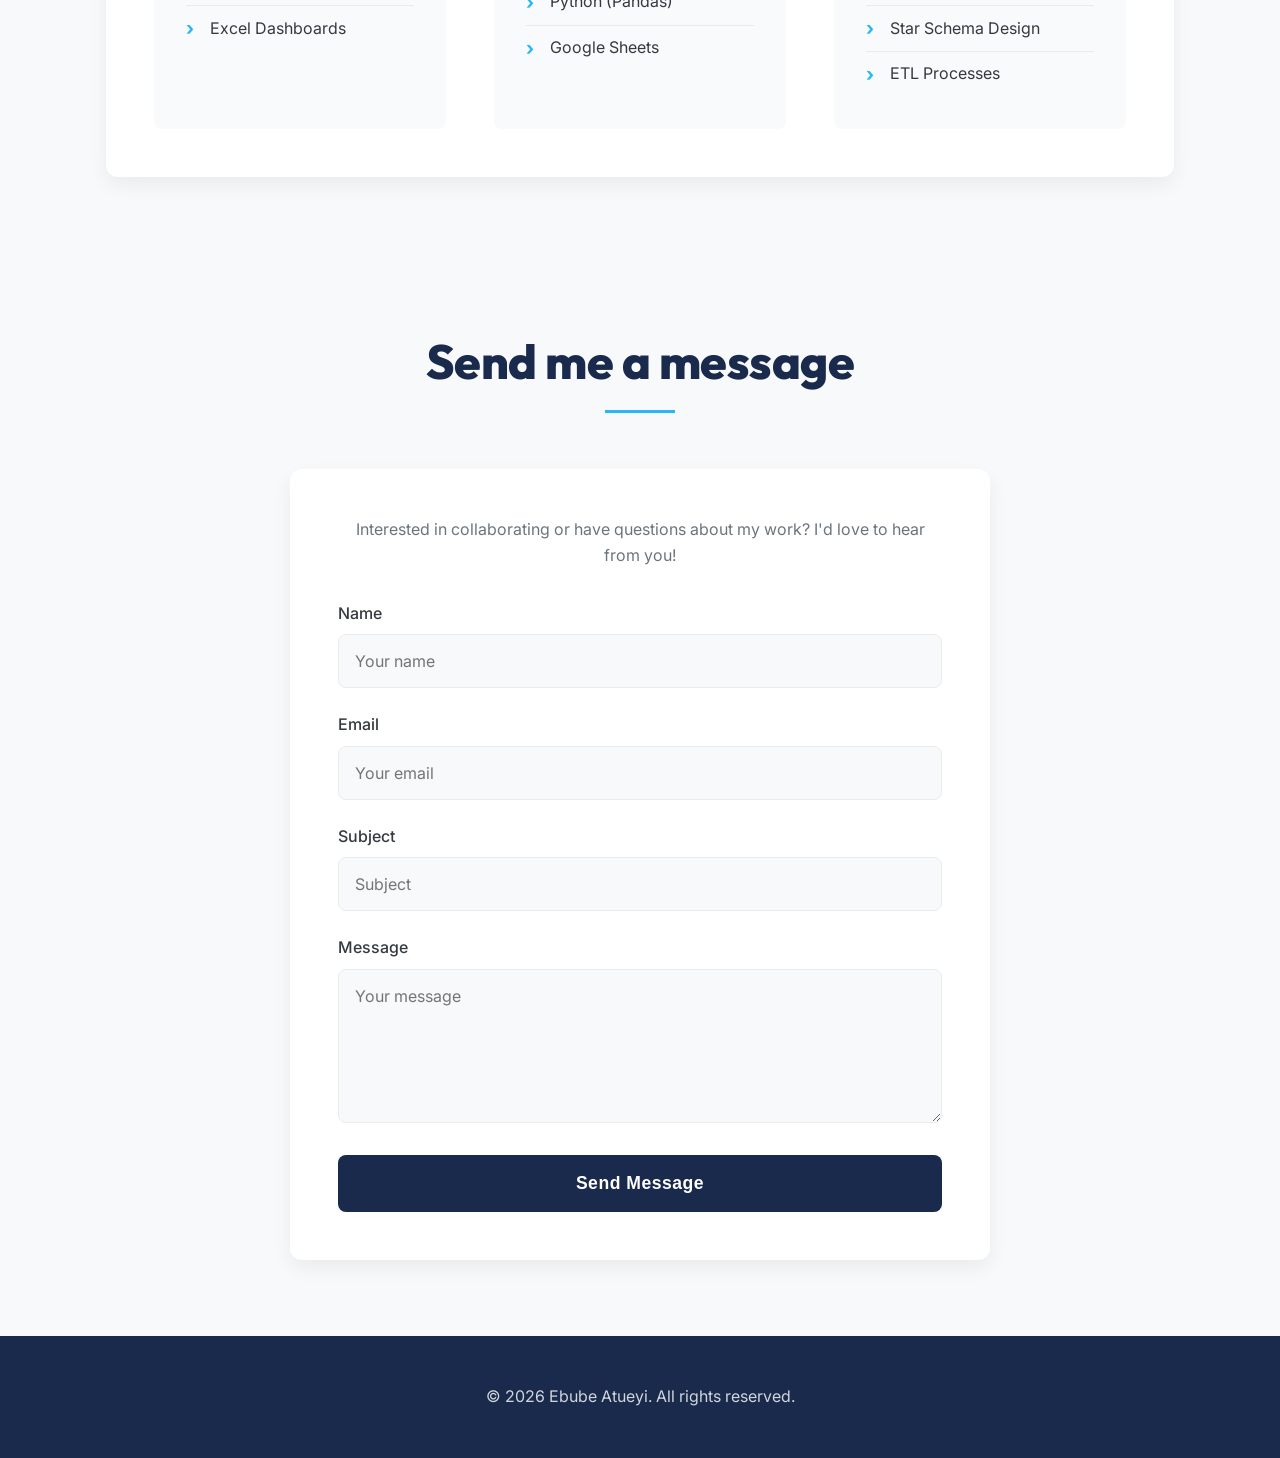
==== commit 4f37d0c1: "Fix image source filename in project card" ====
--- a/index.html
+++ b/index.html
@@ -173,7 +173,7 @@
                 <!-- PROJECT 4 -->
                 <div class="project-card">
                     <div class="project-image">
-                        <img src="assets/images/Product_Ranking.png" alt="Product Ranking preview">
+                        <img src="assets/images/Product _Ranking.png" alt="Product Ranking preview">
                     </div>
                     <div class="project-card-content">
                         <h3>AdventureWorks Sales Analysis Using SQL</h3>
